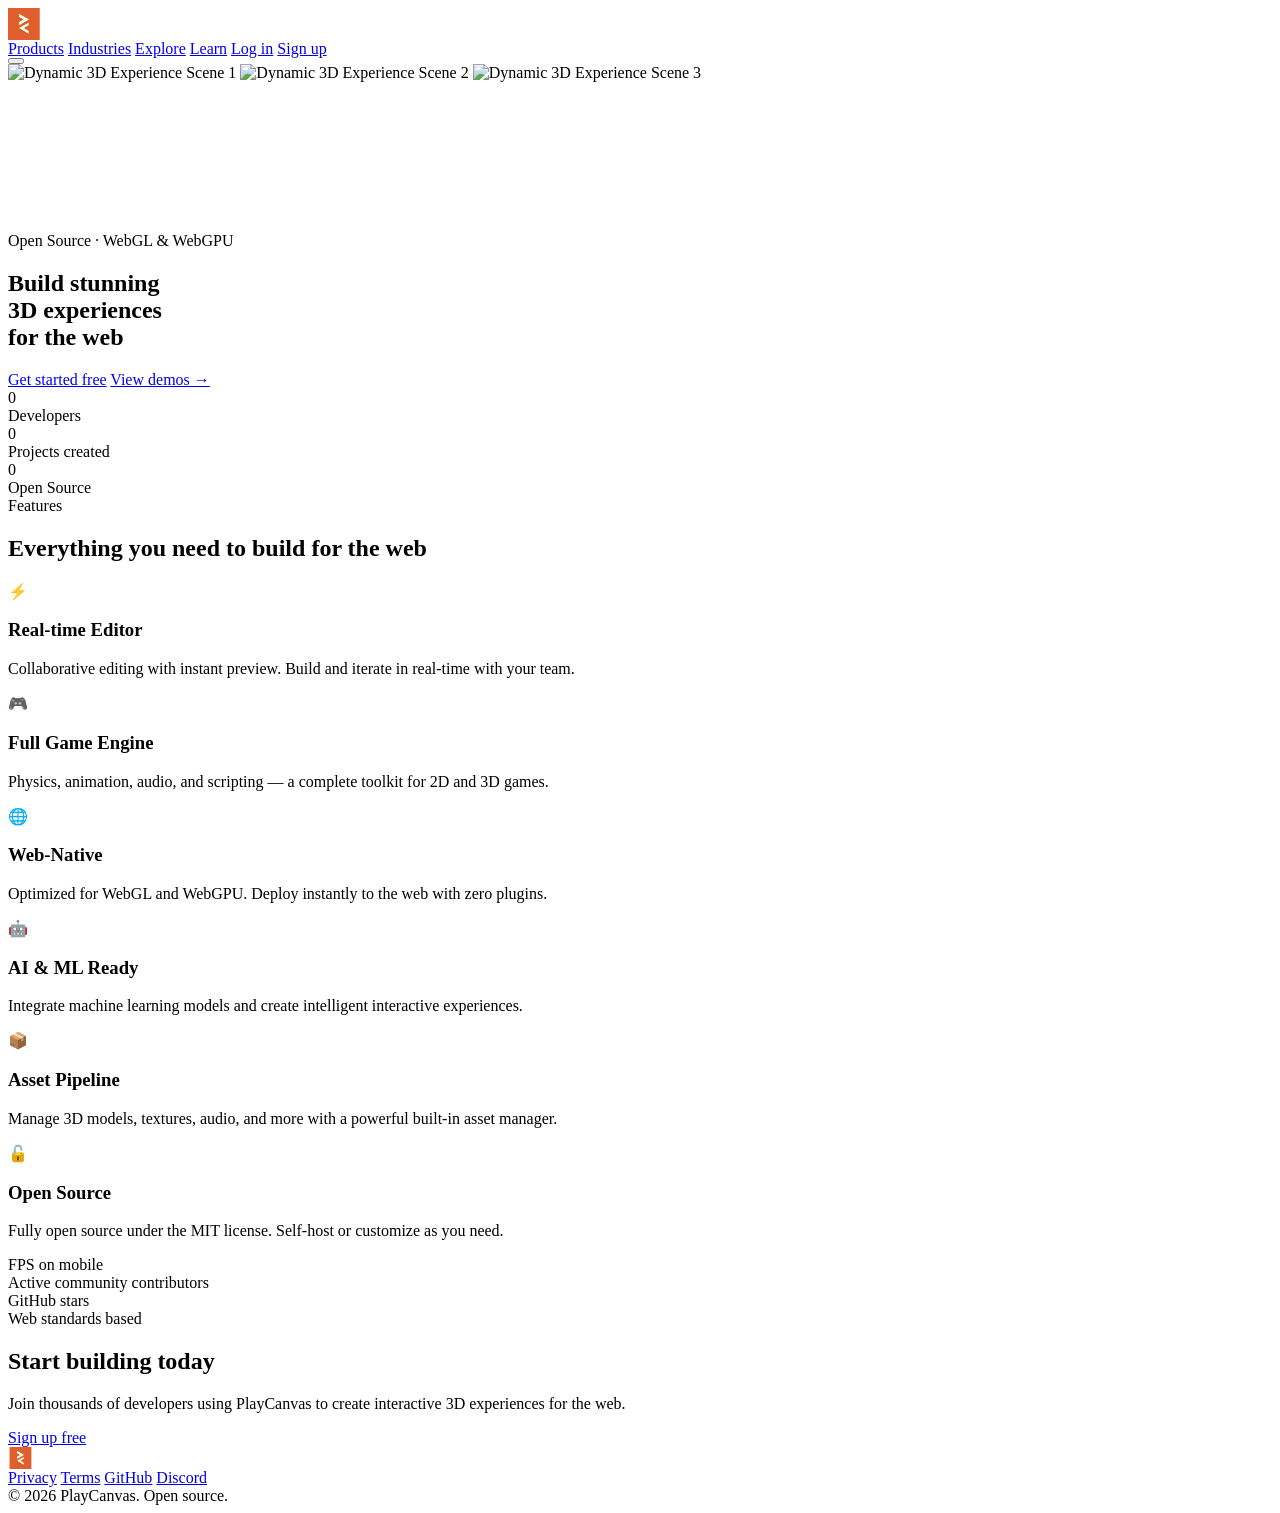
==== index.html @ 8b960efe "Add files via upload" ====
<html lang="ko">
<head>
    <meta charset="UTF-8" />
    <meta name="viewport" content="width=device-width, initial-scale=1.0" />
    <title>PlayCanvas | 오픈소스 WebGL & WebGPU 게임 엔진</title>
    <link rel="stylesheet" href="css/style.css">
</head>
<body>
    <!-- ===== Header ===== -->
    <header class="header">
        <div class="logo">
            <svg width="170" height="32" viewBox="0 0 170 32" fill="none" xmlns="http://www.w3.org/2000/svg">
                <polygon fill="#E05F2C" points="0 32 31.746988 32 31.746988 0 0 0" />
                <polyline fill="#FFFFEE" points="20.701377 11.501109 18.287436 12.903226 18.287436 10.101383 20.701377 11.501109" />
                <polyline fill="#FFFFEE" points="15.873494 8.700461 15.873494 11.502304 13.459553 10.102014 15.873494 8.700461" />
                <polyline fill="#FFFFEE" points="15.873494 11.502304 15.873494 14.304148 13.459553 12.904521 15.873494 11.502304" />
                <polyline fill="#FFFFEE" points="13.386403 15.778337 10.97332 17.179724 10.972461 17.179724 10.972461 14.37788 10.97332 14.37788 13.386403 15.778337" />
                <polyline fill="#FFFFEE" points="18.287436 10.101383 18.287436 12.903226 15.873494 11.501109 18.287436 10.101383" />
                <polyline fill="#FFFFEE" points="15.873494 8.701025 13.459553 10.101383 13.459553 7.299539 15.873494 8.701025" />
                <polyline fill="#FFFFEE" points="18.287436 12.904521 15.873494 14.304148 15.873494 11.502304 18.287436 12.904521" />
                <polyline fill="#FFFFEE" points="18.287436 10.102014 15.873494 11.502304 15.873494 8.700461 18.287436 10.102014" />
                <polyline fill="#FFFFEE" points="13.386403 12.903226 13.386403 15.705069 10.972461 14.303616 13.386403 12.903226" />
                <polyline fill="#FFFFEE" points="13.386403 7.299539 13.386403 10.101383 10.972461 8.701025 13.386403 7.299539" />
                <polyline fill="#FFFFEE" points="13.386403 7.298643 10.97332 8.700461 10.972461 8.700461 10.972461 5.898618 10.97332 5.898618 13.386403 7.298643" />
                <polyline fill="#FFFFEE" points="15.873494 14.303616 13.459553 15.705069 13.459553 12.903226 15.873494 14.303616" />
                <polyline fill="#CE5B2F" points="13.386403 22.78341 10.972461 21.381459 13.386403 19.981567 13.386403 22.78341" />
                <polyline fill="#CE5B2F" points="15.873494 21.382489 15.873494 18.580645 18.287436 19.982497 15.873494 21.382489" />
                <polyline fill="#CE5B2F" points="15.873494 24.184332 15.873494 21.382489 18.287436 22.784672 15.873494 24.184332" />
                <polyline fill="#CE5B2F" points="20.701377 26.986175 20.699924 26.986175 18.287436 25.585088 20.699924 24.184332 20.701377 24.184332 20.701377 26.986175" />
                <polyline fill="#CE5B2F" points="13.459553 22.78341 13.459553 19.981567 15.873494 21.381459 13.459553 22.78341" />
                <polyline fill="#CE5B2F" points="18.287436 19.981567 18.287436 19.981567 15.873494 18.580612 18.287436 17.179724 18.287436 19.981567" />
                <polyline fill="#CE5B2F" points="15.873494 24.184332 13.459553 22.784672 15.873494 21.382489 15.873494 24.184332" />
                <polyline fill="#CE5B2F" points="15.873494 21.382489 13.459553 19.982497 15.873494 18.580645 15.873494 21.382489" />
                <polyline fill="#CE5B2F" points="18.287436 25.585254 18.287436 22.78341 20.701377 24.183236 18.287436 25.585254" />
                <polyline fill="#CE5B2F" points="18.287436 19.981567 18.287436 17.179724 20.701377 18.580612 18.287436 19.981567" />
                <polyline fill="#CE5B2F" points="20.701377 18.580645 20.699924 18.580645 18.287436 17.179226 20.699924 15.778802 20.701377 15.778802 20.701377 18.580645" />
                <polyline fill="#CE5B2F" points="18.287436 25.585254 15.873494 24.183236 18.287436 22.78341 18.287436 25.585254" />
                <polyline fill="#FFFFEE" points="20.699913 14.451613 10.972461 20.091932 20.701377 25.732719 20.699913 22.91139 15.89003 20.091932 20.701377 17.272207 20.699913 14.451613" />
                <polyline fill="#CE5B2F" points="18.287436 14.230415 18.287436 12.91807 19.576024 12.165899 20.701377 12.821971 18.287436 14.230415" />
                <polyline fill="#E5E5E0" points="18.287436 12.903226 18.287436 11.428571 19.604131 12.165473 18.287436 12.903226" />
                <polyline fill="#CE5B2F" points="15.873494 12.829493 15.873494 11.52275 14.748146 12.176553 13.459553 11.428837 14.585099 10.775499 15.873494 11.52275 15.873494 10.02765 15.873494 12.829493" />
                <polyline fill="#E5E5E0" points="15.873494 11.502304 14.556799 10.765272 15.873494 10.02765 15.873494 11.502304" />
                <polyline fill="#E5E5E0" points="15.800344 12.829493 14.703098 12.166337 15.800344 11.502304 15.800344 12.829493" />
                <polyline fill="#CE5B2F" points="15.873494 15.631336 14.723275 14.978589 15.873494 14.325244 14.556799 13.5779 15.873494 14.325244 15.873494 12.829493 15.873494 15.631336" />
                <polyline fill="#E5E5E0" points="15.873494 14.304148 14.556799 13.567344 15.873494 12.829493 15.873494 14.304148" />
                <polyline fill="#E5E5E0" points="14.747882 14.967742 13.459553 14.220539 14.584967 13.56682 15.873494 14.314289 14.747882 14.967742" />
                <polyline fill="#CE5B2F" points="10.97332 18.506912 10.972461 18.506912 10.972461 17.194239 10.97332 17.194239 12.261764 16.442396 13.386403 17.098499 10.97332 18.506912" />
                <polyline fill="#E5E5E0" points="10.973338 17.105991 10.972461 17.105991 10.972461 15.631336 10.973338 15.631336 12.289157 16.368631 10.973338 17.105991" />
                <polyline fill="#CE5B2F" points="18.287436 14.230415 17.137497 13.573808 18.287436 12.91807 16.97074 12.165899 18.287436 12.91807 18.287436 14.230415" />
                <polyline fill="#E5E5E0" points="18.287436 12.903226 16.97074 12.165473 18.287436 11.428571 18.287436 12.903226" />
                <polyline fill="#E5E5E0" points="17.162062 13.56682 15.873494 12.818715 16.998868 12.165899 18.287436 12.914336 17.162062 13.56682" />
                <polyline fill="#CE5B2F" points="13.459553 11.428571 13.459553 10.101383 14.556799 10.764673 13.459553 11.428571" />
                <polyline fill="#E5E5E0" points="14.585099 10.764977 13.459553 10.112329 14.74874 9.364055 15.873494 10.017234 14.585099 10.764977" />
                <polyline fill="#E5E5E0" points="13.459553 10.101383 13.459553 8.626728 14.776248 9.364252 13.459553 10.101383" />
                <polyline fill="#CE5B2F" points="15.873494 15.631336 15.873494 14.318197 17.162062 13.56682 18.287436 14.223958 15.873494 15.631336" />
                <polyline fill="#E5E5E0" points="15.873494 14.304148 15.873494 12.829493 17.190189 13.567344 15.873494 14.304148" />
                <polyline fill="#E5E5E0" points="16.998868 12.165899 15.873494 11.512157 17.16193 10.764977 18.287436 11.418253 16.998868 12.165899" />
                <polyline fill="#E5E5E0" points="15.873494 12.829493 15.873494 11.502304 16.97074 12.166337 15.873494 12.829493" />
                <polyline fill="#E5E5E0" points="15.873494 11.502304 15.873494 10.02765 17.190189 10.765272 15.873494 11.502304" />
                <polyline fill="#CE5B2F" points="13.386403 17.032258 13.386403 17.032258 12.289157 16.378933 13.386403 15.725409 13.386403 14.230415 13.386403 17.032258" />
                <polyline fill="#E5E5E0" points="12.261364 16.368664 10.972461 15.620319 12.098095 14.967742 13.386403 15.715356 12.261364 16.368664" />
                <polyline fill="#E5E5E0" points="13.459553 15.705069 13.459553 15.705069 12.142857 14.967382 13.459553 14.230415 13.459553 15.705069" />
                <polyline fill="#CE5B2F" points="13.386403 11.428571 10.972461 10.020525 12.097236 9.364055 13.386403 10.116099 13.386403 11.428571" />
                <polyline fill="#E5E5E0" points="13.459553 10.101383 12.142857 9.364252 13.459553 8.626728 13.459553 10.101383" />
                <polyline fill="#CE5B2F" points="10.973299 10.02765 10.972461 10.02765 10.972461 8.700461 10.973299 8.700461 12.069707 9.363853 10.973299 10.02765" />
                <polyline fill="#E5E5E0" points="12.097236 9.364055 10.972461 8.711553 12.261496 7.963134 13.386403 8.615702 12.097236 9.364055" />
                <polyline fill="#E5E5E0" points="10.973338 8.626728 10.972461 8.626728 10.972461 7.152074 10.973338 7.152074 12.289157 7.889107 10.973338 8.626728" />
                <polyline fill="#CE5B2F" points="13.459553 17.032258 13.459553 15.719173 14.747882 14.967742 15.873494 15.62365 13.459553 17.032258" />
                <polyline fill="#E5E5E0" points="13.459553 15.705069 13.459553 14.230415 14.776248 14.967382 13.459553 15.705069" />
                <polyline fill="#FFFFEE" points="10.973327 5.898618 20.701377 11.53887 10.972461 17.179724 10.973327 14.359063 15.783209 11.53887 10.972461 8.719613 10.973327 5.898618" />
                <path d="M53.761316 13.458824C53.761316 12.11458 52.765035 11.232445 51.395115 11.232445H48.073957V15.685202H51.395115C52.765035 15.685202 53.761316 14.803 53.761316 13.458824ZM45.645439 23.078341V9.069124H51.727165C54.633095 9.069124 56.252152 11.08549 56.252152 13.458824C56.252152 15.832225 54.612367 17.848523 51.727165 17.848523H48.073957V23.078341H45.645439Z" fill="white" />
                <polyline fill="white" points="58.080895 23.078341 58.080895 9.069124 60.517331 9.069124 60.517331 20.91502 66.639415 20.91502 66.639415 23.078341 58.080895 23.078341" />
                <path d="M74.137263 11.547532L71.634351 18.2266L76.639511 18.2266L74.137263 11.547532ZM78.349368 23.078341L77.327446 20.389921L70.946416 20.389921L69.924493 23.078341L67.151463 23.078341L72.615024 9.069124L75.659503 9.069124L81.123064 23.078341L78.349368 23.078341Z" fill="white" />
                <polyline fill="white" points="85.03896 23.078341 85.03896 17.260433 79.660069 9.069124 82.44294 9.069124 86.264086 15.076071 90.044152 9.069124 92.827022 9.069124 87.468671 17.260433 87.468671 23.078341 85.03896 23.078341" />
                <path d="M93.851119 16.073766C93.851119 11.78012 96.946255 8.847926 100.872506 8.847926C103.074228 8.847926 104.736456 9.832296 105.920826 11.319376L104.923357 11.968695C104.051152 10.753852 102.534733 9.937075 100.872506 9.937075C97.611014 9.937075 95.097789 12.429439 95.097789 16.073766C95.097789 19.676195 97.611014 22.210458 100.872506 22.210458C102.534733 22.210458 104.051152 21.39368 104.923357 20.178838L105.920826 20.807174C104.694701 22.336152 103.074228 23.299539 100.872506 23.299539C96.946255 23.299539 93.851119 20.367345 93.851119 16.073766Z" fill="white" />
                <path d="M113.152332 10.350311L109.876325 18.541619L116.448976 18.541619L113.152332 10.350311ZM118.222454 23.078341L116.845745 19.633834L109.480222 19.633834L108.102848 23.078341L106.725473 23.078341L112.422037 9.069124L113.903264 9.069124L119.599828 23.078341L118.222454 23.078341Z" fill="white" />
                <polyline fill="white" points="131.379283 23.078341 122.617918 11.043474 122.617918 23.078341 121.428571 23.078341 121.428571 9.069124 122.63855 9.069124 131.358651 20.936062 131.358651 9.069124 132.547332 9.069124 132.547332 23.078341 131.379283 23.078341" />
                <polyline fill="white" points="139.99949 23.078341 134.302926 9.069124 135.6803 9.069124 140.729785 21.734164 145.800572 9.069124 147.177281 9.069124 141.481382 23.078341 139.99949 23.078341" />
                <path d="M152.872308 10.350311L149.596798 18.541619L156.169789 18.541619L152.872308 10.350311ZM157.943358 23.078341L156.565913 19.633834L149.200008 19.633834L147.822563 23.078341L146.445783 23.078341L152.142642 9.069124L153.623945 9.069124L159.320138 23.078341L157.943358 23.078341Z" fill="white" />
                <path d="M159.978485 21.079411L160.749576 20.178838C161.645636 21.226088 163.10406 22.210458 165.08297 22.210458C167.937334 22.210458 168.750302 20.618667 168.750302 19.424874C168.750302 15.319735 160.41588 17.456134 160.41588 12.576049C160.41588 10.293108 162.457939 8.847926 164.979272 8.847926C167.062545 8.847926 168.604061 9.580975 169.687575 10.816733L168.895878 11.696391C167.89612 10.481615 166.478909 9.937075 164.916787 9.937075C163.062182 9.937075 161.666242 11.005241 161.666242 12.513235C161.666242 16.094749 170 14.125942 170 19.341077C170 21.142292 168.812787 23.299539 165.062363 23.299539C162.770364 23.299539 161.041393 22.377983 159.978485 21.079411Z" fill="white" />
            </svg>
        </div>

        <nav class="nav">
            <a href="#products">Products</a>
            <a href="#industries">Industries</a>
            <a href="#explore">Explore</a>
            <a href="#learn">Learn</a>
            <a href="#" class="btn btn-outline">Log in</a>
            <a href="#" class="btn btn-primary">Sign up</a>
        </nav>

        <button class="hamburger" aria-label="메뉴 열기">
            <span></span>
            <span></span>
            <span></span>
        </button>
    </header>

    <main>
        <!-- ===== Hero ===== -->
        <section class="hero">
            <!-- Carousel Background -->
            <div class="hero-carousel" aria-live="polite">
                <img src="https://picsum.photos/1920/1080?random=1" alt="Dynamic 3D Experience Scene 1" class="carousel-image active">
                <img src="https://picsum.photos/1920/1080?random=2" alt="Dynamic 3D Experience Scene 2" class="carousel-image">
                <img src="https://picsum.photos/1920/1080?random=3" alt="Dynamic 3D Experience Scene 3" class="carousel-image">
                <div class="carousel-indicators">
                    <span class="indicator active"></span>
                    <span class="indicator"></span>
                    <span class="indicator"></span>
                </div>
            </div>

            <!-- Canvas 3D 배경 (hero-splat.js 스타일) -->
            <div class="hero-canvas-wrapper">
                <canvas id="hero-canvas" data-mouse-influence="0.0015"></canvas> <!-- 마우스 패럴랙스 강도 설정 -->
                <div class="grad-overlay"></div>
            </div>

            <!-- 콘텐츠 -->
            <div class="container hero-content-wrapper">
                <div class="hero-content">
                    <div class="hero-badge">
                        <span class="dot"></span>
                        Open Source · WebGL &amp; WebGPU
                    </div>
                    <h1>
                        Build stunning<br />
                        <span class="highlight">3D experiences</span><br />
                        for the web
                    </h1>
                    <p id="typing-effect" 
                       data-text="PlayCanvas is the leading open-source WebGL & WebGPU game engine. Create games, visualizations, AR/VR, and interactive ads — all in your browser.">
                    </p>
                    <div class="hero-actions">
                        <a href="#" class="btn btn-primary">Get started free</a>
                        <a href="#" class="btn btn-outline">View demos →</a>
                    </div>
                    <div class="hero-stats">
                        <div>
                            <div class="stat-number" data-target="2000000" data-suffix="M+" data-duration="3000">0</div>
                            <div class="stat-label">Developers</div>
                        </div>
                        <div>
                            <div class="stat-number" data-target="15000" data-suffix="k+" data-duration="2500">0</div>
                            <div class="stat-label">Projects created</div>
                        </div>
                        <div>
                            <div class="stat-number" data-target="100" data-suffix="%" data-duration="4000">0</div>
                            <div class="stat-label">Open Source</div>
                        </div>
                    </div>
                </div>
            </div>
        </section>

        <!-- ===== Features ===== -->
        <section id="products" class="section section-dark">
            <div class="container">
                <div class="section-title fade-in-up">
                    <span class="text-accent text-accent-style">Features</span>
                    <h2 class="title-lg title-lg-style">Everything you need to build for the web</h2>
                </div>

                <div class="features-grid">
                    <div class="feature-card">
                        <span class="icon">⚡</span>
                        <h3>Real-time Editor</h3>
                        <p>Collaborative editing with instant preview. Build and iterate in real-time with your team.</p>
                    </div>
                    <div class="feature-card">
                        <span class="icon">🎮</span>
                        <h3>Full Game Engine</h3>
                        <p>Physics, animation, audio, and scripting — a complete toolkit for 2D and 3D games.</p>
                    </div>
                    <div class="feature-card">
                        <span class="icon">🌐</span>
                        <h3>Web-Native</h3>
                        <p>Optimized for WebGL and WebGPU. Deploy instantly to the web with zero plugins.</p>
                    </div>
                    <div class="feature-card">
                        <span class="icon">🤖</span>
                        <h3>AI &amp; ML Ready</h3>
                        <p>Integrate machine learning models and create intelligent interactive experiences.</p>
                    </div>
                    <div class="feature-card">
                        <span class="icon">📦</span>
                        <h3>Asset Pipeline</h3>
                        <p>Manage 3D models, textures, audio, and more with a powerful built-in asset manager.</p>
                    </div>
                    <div class="feature-card">
                        <span class="icon">🔓</span>
                        <h3>Open Source</h3>
                        <p>Fully open source under the MIT license. Self-host or customize as you need.</p>
                    </div>
                </div>
            </div>
        </section>

        <!-- ===== Stats Banner ===== -->
        <section id="industries" class="section section-alt">
            <div class="container">
                <div class="stats-banner">
                    <div class="stat-item">
                        <div class="stat-number" data-target="60" data-suffix="+" data-duration="2000"></div>
                        <div class="label">FPS on mobile</div>
                    </div>
                    <div class="stat-item">
                        <div class="stat-number" data-target="500" data-suffix="+" data-duration="3500"></div>
                        <div class="label">Active community contributors</div>
                    </div>
                    <div class="stat-item">
                        <div class="stat-number" data-target="4800" data-suffix="k" data-duration="4000"></div>
                        <div class="label">GitHub stars</div>
                    </div>
                    <div class="stat-item">
                        <div class="stat-number" data-target="100" data-suffix="%" data-duration="2500"></div>
                        <div class="label">Web standards based</div>
                    </div>
                </div>
            </div>
        </section>

        <!-- ===== CTA ===== -->
        <section id="explore" class="section section-dark">
            <div class="container">
                <div class="cta-section"> <!-- 애니메이션 적용 -->
                    <h2>Start building today</h2>
                    <p>Join thousands of developers using PlayCanvas to create interactive 3D experiences for the web.</p>
                    <a href="#" class="btn">Sign up free</a>
                </div>
            </div>
        </section>
    </main>

    <!-- ===== Footer ===== -->
    <footer id="learn" class="container footer">
        <div class="logo footer-logo">
            <svg width="120" height="22" viewBox="0 0 170 32" fill="none" xmlns="http://www.w3.org/2000/svg" aria-label="PlayCanvas Logo">
                <polygon fill="#E05F2C" points="0 32 31.746988 32 31.746988 0 0 0" />
                <polyline fill="#FFFFEE" points="20.701377 11.501109 18.287436 12.903226 18.287436 10.101383 20.701377 11.501109" />
                <polyline fill="#FFFFEE" points="15.873494 8.700461 15.873494 11.502304 13.459553 10.102014 15.873494 8.700461" />
                <polyline fill="#FFFFEE" points="15.873494 11.502304 15.873494 14.304148 13.459553 12.904521 15.873494 11.502304" />
                <polyline fill="#FFFFEE" points="13.386403 15.778337 10.97332 17.179724 10.972461 17.179724 10.972461 14.37788 10.97332 14.37788 13.386403 15.778337" />
                <polyline fill="#FFFFEE" points="18.287436 10.101383 18.287436 12.903226 15.873494 11.501109 18.287436 10.101383" />
                <polyline fill="#FFFFEE" points="15.873494 8.701025 13.459553 10.101383 13.459553 7.299539 15.873494 8.701025" />
                <polyline fill="#FFFFEE" points="18.287436 12.904521 15.873494 14.304148 15.873494 11.502304 18.287436 12.904521" />
                <polyline fill="#FFFFEE" points="18.287436 10.102014 15.873494 11.502304 15.873494 8.700461 18.287436 10.102014" />
                <polyline fill="#FFFFEE" points="13.386403 12.903226 13.386403 15.705069 10.972461 14.303616 13.386403 12.903226" />
                <polyline fill="#FFFFEE" points="13.386403 7.299539 13.386403 10.101383 10.972461 8.701025 13.386403 7.299539" />
                <polyline fill="#FFFFEE" points="13.386403 7.298643 10.97332 8.700461 10.972461 8.700461 10.972461 5.898618 10.97332 5.898618 13.386403 7.298643" />
                <polyline fill="#FFFFEE" points="15.873494 14.303616 13.459553 15.705069 13.459553 12.903226 15.873494 14.303616" />
                <polyline fill="#CE5B2F" points="13.386403 22.78341 10.972461 21.381459 13.386403 19.981567 13.386403 22.78341" />
                <polyline fill="#CE5B2F" points="15.873494 21.382489 15.873494 18.580645 18.287436 19.982497 15.873494 21.382489" />
                <polyline fill="#CE5B2F" points="15.873494 24.184332 15.873494 21.382489 18.287436 22.784672 15.873494 24.184332" />
                <polyline fill="#CE5B2F" points="20.701377 26.986175 20.699924 26.986175 18.287436 25.585088 20.699924 24.184332 20.701377 24.184332 20.701377 26.986175" />
                <polyline fill="#CE5B2F" points="13.459553 22.78341 13.459553 19.981567 15.873494 21.381459 13.459553 22.78341" />
                <polyline fill="#CE5B2F" points="18.287436 19.981567 18.287436 19.981567 15.873494 18.580612 18.287436 17.179724 18.287436 19.981567" />
                <polyline fill="#CE5B2F" points="15.873494 24.184332 13.459553 22.784672 15.873494 21.382489 15.873494 24.184332" />
                <polyline fill="#CE5B2F" points="15.873494 21.382489 13.459553 19.982497 15.873494 18.580645 15.873494 21.382489" />
                <polyline fill="#CE5B2F" points="18.287436 25.585254 18.287436 22.78341 20.701377 24.183236 18.287436 25.585254" />
                <polyline fill="#CE5B2F" points="18.287436 19.981567 18.287436 17.179724 20.701377 18.580612 18.287436 19.981567" />
                <polyline fill="#CE5B2F" points="20.701377 18.580645 20.699924 18.580645 18.287436 17.179226 20.699924 15.778802 20.701377 15.778802 20.701377 18.580645" />
                <polyline fill="#CE5B2F" points="18.287436 25.585254 15.873494 24.183236 18.287436 22.78341 18.287436 25.585254" />
                <polyline fill="#FFFFEE" points="20.699913 14.451613 10.972461 20.091932 20.701377 25.732719 20.699913 22.91139 15.89003 20.091932 20.701377 17.272207 20.699913 14.451613" />
                <polyline fill="#CE5B2F" points="18.287436 14.230415 18.287436 12.91807 19.576024 12.165899 20.701377 12.821971 18.287436 14.230415" />
                <polyline fill="#E5E5E0" points="18.287436 12.903226 18.287436 11.428571 19.604131 12.165473 18.287436 12.903226" />
                <polyline fill="#CE5B2F" points="15.873494 12.829493 15.873494 11.52275 14.748146 12.176553 13.459553 11.428837 14.585099 10.775499 15.873494 11.52275 15.873494 10.02765 15.873494 12.829493" />
                <polyline fill="#E5E5E0" points="15.873494 11.502304 14.556799 10.765272 15.873494 10.02765 15.873494 11.502304" />
                <polyline fill="#E5E5E0" points="15.800344 12.829493 14.703098 12.166337 15.800344 11.502304 15.800344 12.829493" />
                <polyline fill="#CE5B2F" points="15.873494 15.631336 14.723275 14.978589 15.873494 14.325244 14.556799 13.5779 15.873494 14.325244 15.873494 12.829493 15.873494 15.631336" />
                <polyline fill="#E5E5E0" points="15.873494 14.304148 14.556799 13.567344 15.873494 12.829493 15.873494 14.304148" />
                <polyline fill="#E5E5E0" points="14.747882 14.967742 13.459553 14.220539 14.584967 13.56682 15.873494 14.314289 14.747882 14.967742" />
                <polyline fill="#CE5B2F" points="10.97332 18.506912 10.972461 18.506912 10.972461 17.194239 10.97332 17.194239 12.261764 16.442396 13.386403 17.098499 10.97332 18.506912" />
                <polyline fill="#E5E5E0" points="10.973338 17.105991 10.972461 17.105991 10.972461 15.631336 10.973338 15.631336 12.289157 16.368631 10.973338 17.105991" />
                <polyline fill="#CE5B2F" points="18.287436 14.230415 17.137497 13.573808 18.287436 12.91807 16.97074 12.165899 18.287436 12.91807 18.287436 14.230415" />
                <polyline fill="#E5E5E0" points="18.287436 12.903226 16.97074 12.165473 18.287436 11.428571 18.287436 12.903226" />
                <polyline fill="#E5E5E0" points="17.162062 13.56682 15.873494 12.818715 16.998868 12.165899 18.287436 12.914336 17.162062 13.56682" />
                <polyline fill="#CE5B2F" points="13.459553 11.428571 13.459553 10.101383 14.556799 10.764673 13.459553 11.428571" />
                <polyline fill="#E5E5E0" points="14.585099 10.764977 13.459553 10.112329 14.74874 9.364055 15.873494 10.017234 14.585099 10.764977" />
                <polyline fill="#E5E5E0" points="13.459553 10.101383 13.459553 8.626728 14.776248 9.364252 13.459553 10.101383" />
                <polyline fill="#CE5B2F" points="15.873494 15.631336 15.873494 14.318197 17.162062 13.56682 18.287436 14.223958 15.873494 15.631336" />
                <polyline fill="#E5E5E0" points="15.873494 14.304148 15.873494 12.829493 17.190189 13.567344 15.873494 14.304148" />
                <polyline fill="#E5E5E0" points="16.998868 12.165899 15.873494 11.512157 17.16193 10.764977 18.287436 11.418253 16.998868 12.165899" />
                <polyline fill="#E5E5E0" points="15.873494 12.829493 15.873494 11.502304 16.97074 12.166337 15.873494 12.829493" />
                <polyline fill="#E5E5E0" points="15.873494 11.502304 15.873494 10.02765 17.190189 10.765272 15.873494 11.502304" />
                <polyline fill="#CE5B2F" points="13.386403 17.032258 13.386403 17.032258 12.289157 16.378933 13.386403 15.725409 13.386403 14.230415 13.386403 17.032258" />
                <polyline fill="#E5E5E0" points="12.261364 16.368664 10.972461 15.620319 12.098095 14.967742 13.386403 15.715356 12.261364 16.368664" />
                <polyline fill="#E5E5E0" points="13.459553 15.705069 13.459553 15.705069 12.142857 14.967382 13.459553 14.230415 13.459553 15.705069" />
                <polyline fill="#CE5B2F" points="13.386403 11.428571 10.972461 10.020525 12.097236 9.364055 13.386403 10.116099 13.386403 11.428571" />
                <polyline fill="#E5E5E0" points="13.459553 10.101383 12.142857 9.364252 13.459553 8.626728 13.459553 10.101383" />
                <polyline fill="#CE5B2F" points="10.973299 10.02765 10.972461 10.02765 10.972461 8.700461 10.973299 8.700461 12.069707 9.363853 10.973299 10.02765" />
                <polyline fill="#E5E5E0" points="12.097236 9.364055 10.972461 8.711553 12.261496 7.963134 13.386403 8.615702 12.097236 9.364055" />
                <polyline fill="#E5E5E0" points="10.973338 8.626728 10.972461 8.626728 10.972461 7.152074 10.973338 7.152074 12.289157 7.889107 10.973338 8.626728" />
                <polyline fill="#CE5B2F" points="13.459553 17.032258 13.459553 15.719173 14.747882 14.967742 15.873494 15.62365 13.459553 17.032258" />
                <polyline fill="#E5E5E0" points="13.459553 15.705069 13.459553 14.230415 14.776248 14.967382 13.459553 15.705069" />
                <polyline fill="#FFFFEE" points="10.973327 5.898618 20.701377 11.53887 10.972461 17.179724 10.973327 14.359063 15.783209 11.53887 10.972461 8.719613 10.973327 5.898618" />
                <path d="M53.761316 13.458824C53.761316 12.11458 52.765035 11.232445 51.395115 11.232445H48.073957V15.685202H51.395115C52.765035 15.685202 53.761316 14.803 53.761316 13.458824ZM45.645439 23.078341V9.069124H51.727165C54.633095 9.069124 56.252152 11.08549 56.252152 13.458824C56.252152 15.832225 54.612367 17.848523 51.727165 17.848523H48.073957V23.078341H45.645439Z" fill="white" />
                <polyline fill="white" points="58.080895 23.078341 58.080895 9.069124 60.517331 9.069124 60.517331 20.91502 66.639415 20.91502 66.639415 23.078341 58.080895 23.078341" />
                <path d="M74.137263 11.547532L71.634351 18.2266L76.639511 18.2266L74.137263 11.547532ZM78.349368 23.078341L77.327446 20.389921L70.946416 20.389921L69.924493 23.078341L67.151463 23.078341L72.615024 9.069124L75.659503 9.069124L81.123064 23.078341L78.349368 23.078341Z" fill="white" />
                <polyline fill="white" points="85.03896 23.078341 85.03896 17.260433 79.660069 9.069124 82.44294 9.069124 86.264086 15.076071 90.044152 9.069124 92.827022 9.069124 87.468671 17.260433 87.468671 23.078341 85.03896 23.078341" />
                <path d="M93.851119 16.073766C93.851119 11.78012 96.946255 8.847926 100.872506 8.847926C103.074228 8.847926 104.736456 9.832296 105.920826 11.319376L104.923357 11.968695C104.051152 10.753852 102.534733 9.937075 100.872506 9.937075C97.611014 9.937075 95.097789 12.429439 95.097789 16.073766C95.097789 19.676195 97.611014 22.210458 100.872506 22.210458C102.534733 22.210458 104.051152 21.39368 104.923357 20.178838L105.920826 20.807174C104.694701 22.336152 103.074228 23.299539 100.872506 23.299539C96.946255 23.299539 93.851119 20.367345 93.851119 16.073766Z" fill="white" />
                <path d="M113.152332 10.350311L109.876325 18.541619L116.448976 18.541619L113.152332 10.350311ZM118.222454 23.078341L116.845745 19.633834L109.480222 19.633834L108.102848 23.078341L106.725473 23.078341L112.422037 9.069124L113.903264 9.069124L119.599828 23.078341L118.222454 23.078341Z" fill="white" />
                <polyline fill="white" points="131.379283 23.078341 122.617918 11.043474 122.617918 23.078341 121.428571 23.078341 121.428571 9.069124 122.63855 9.069124 131.358651 20.936062 131.358651 9.069124 132.547332 9.069124 132.547332 23.078341 131.379283 23.078341" />
                <polyline fill="white" points="139.99949 23.078341 134.302926 9.069124 135.6803 9.069124 140.729785 21.734164 145.800572 9.069124 147.177281 9.069124 141.481382 23.078341 139.99949 23.078341" />
                <path d="M152.872308 10.350311L149.596798 18.541619L156.169789 18.541619L152.872308 10.350311ZM157.943358 23.078341L156.565913 19.633834L149.200008 19.633834L147.822563 23.078341L146.445783 23.078341L152.142642 9.069124L153.623945 9.069124L159.320138 23.078341L157.943358 23.078341Z" fill="white" />
                <path d="M159.978485 21.079411L160.749576 20.178838C161.645636 21.226088 163.10406 22.210458 165.08297 22.210458C167.937334 22.210458 168.750302 20.618667 168.750302 19.424874C168.750302 15.319735 160.41588 17.456134 160.41588 12.576049C160.41588 10.293108 162.457939 8.847926 164.979272 8.847926C167.062545 8.847926 168.604061 9.580975 169.687575 10.816733L168.895878 11.696391C167.89612 10.481615 166.478909 9.937075 164.916787 9.937075C163.062182 9.937075 161.666242 11.005241 161.666242 12.513235C161.666242 16.094749 170 14.125942 170 19.341077C170 21.142292 168.812787 23.299539 165.062363 23.299539C162.770364 23.299539 161.041393 22.377983 159.978485 21.079411Z" fill="white" />
            </svg>
        </div>
        <nav class="links">
            <a href="#">Privacy</a>
            <a href="#">Terms</a>
            <a href="#">GitHub</a>
            <a href="#">Discord</a>
        </nav>
        <div class="copyright">© 2026 PlayCanvas. Open source.</div>
    </footer>
    
    <!-- JavaScript Files -->
    <script src="js/hero-splat.js"></script>
    <script src="js/hero-carousel.js"></script>
    <script src="js/number-counter.js"></script>
    <script src="js/typing-effect.js"></script>
    <script src="js/feature-card-animation.js"></script>
    <script src="js/cta-section-animation.js"></script>
    <script src="js/mobile-menu.js"></script>
    <script src="js/main.js"></script>
</body>
</html>
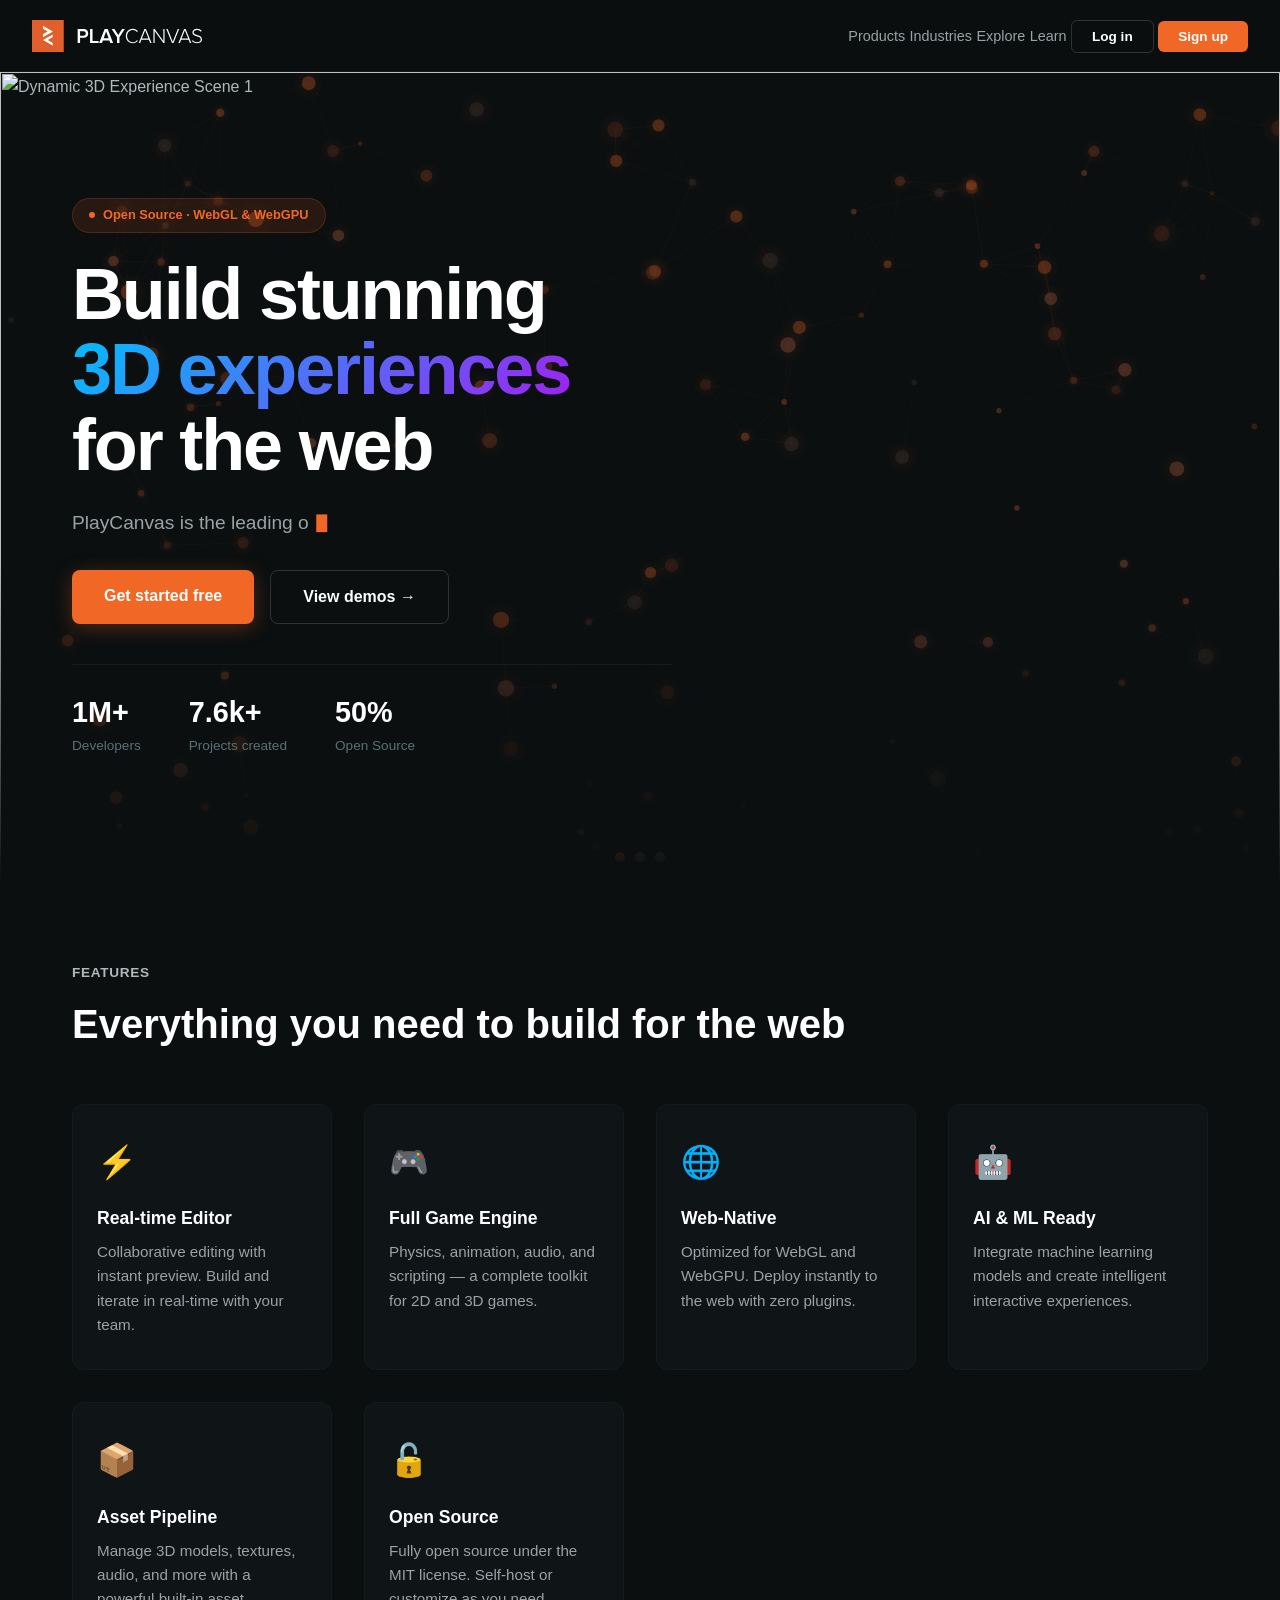
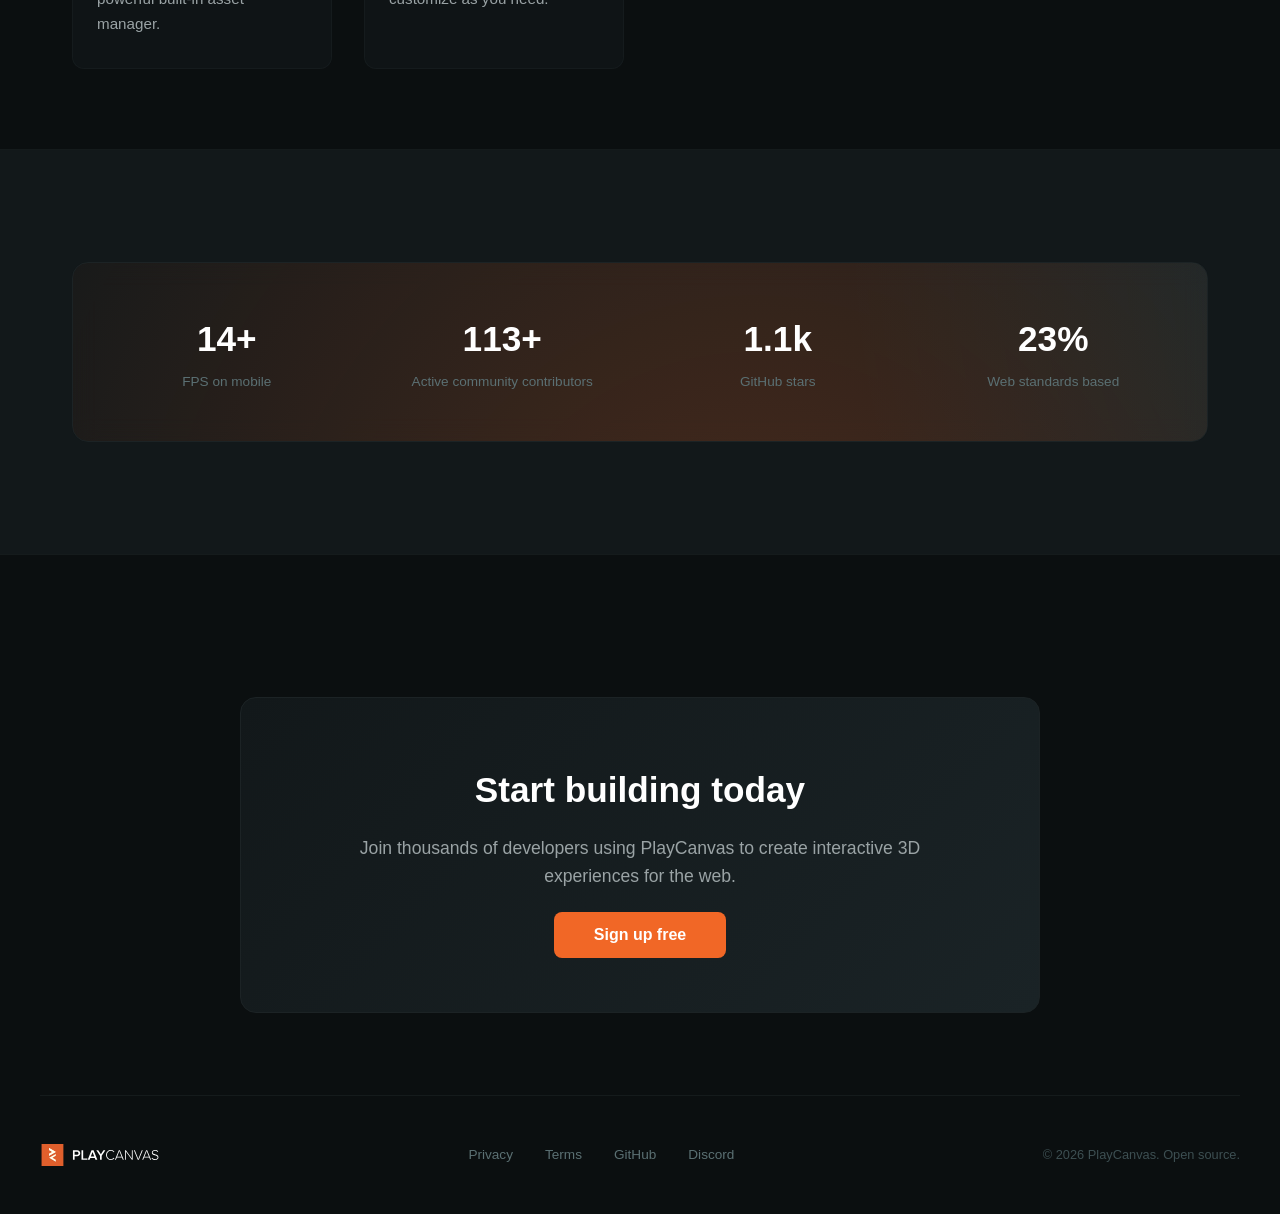
==== commit 73bd6cc9: "Update main landing page visibility Key features implemented: - Updated index.html to modify link pa" ====
--- a/index.html
+++ b/index.html
@@ -1,333 +1,333 @@
-
-
-
-<html lang="ko">
-<head>
-    <meta charset="UTF-8" />
-    <meta name="viewport" content="width=device-width, initial-scale=1.0" />
-    <title>PlayCanvas | 오픈소스 WebGL & WebGPU 게임 엔진</title>
-    <link rel="stylesheet" href="css/style.css">
-</head>
-<body>
-    <!-- ===== Header ===== -->
-    <header class="header">
-        <div class="logo">
-            <svg width="170" height="32" viewBox="0 0 170 32" fill="none" xmlns="http://www.w3.org/2000/svg">
-                <polygon fill="#E05F2C" points="0 32 31.746988 32 31.746988 0 0 0" />
-                <polyline fill="#FFFFEE" points="20.701377 11.501109 18.287436 12.903226 18.287436 10.101383 20.701377 11.501109" />
-                <polyline fill="#FFFFEE" points="15.873494 8.700461 15.873494 11.502304 13.459553 10.102014 15.873494 8.700461" />
-                <polyline fill="#FFFFEE" points="15.873494 11.502304 15.873494 14.304148 13.459553 12.904521 15.873494 11.502304" />
-                <polyline fill="#FFFFEE" points="13.386403 15.778337 10.97332 17.179724 10.972461 17.179724 10.972461 14.37788 10.97332 14.37788 13.386403 15.778337" />
-                <polyline fill="#FFFFEE" points="18.287436 10.101383 18.287436 12.903226 15.873494 11.501109 18.287436 10.101383" />
-                <polyline fill="#FFFFEE" points="15.873494 8.701025 13.459553 10.101383 13.459553 7.299539 15.873494 8.701025" />
-                <polyline fill="#FFFFEE" points="18.287436 12.904521 15.873494 14.304148 15.873494 11.502304 18.287436 12.904521" />
-                <polyline fill="#FFFFEE" points="18.287436 10.102014 15.873494 11.502304 15.873494 8.700461 18.287436 10.102014" />
-                <polyline fill="#FFFFEE" points="13.386403 12.903226 13.386403 15.705069 10.972461 14.303616 13.386403 12.903226" />
-                <polyline fill="#FFFFEE" points="13.386403 7.299539 13.386403 10.101383 10.972461 8.701025 13.386403 7.299539" />
-                <polyline fill="#FFFFEE" points="13.386403 7.298643 10.97332 8.700461 10.972461 8.700461 10.972461 5.898618 10.97332 5.898618 13.386403 7.298643" />
-                <polyline fill="#FFFFEE" points="15.873494 14.303616 13.459553 15.705069 13.459553 12.903226 15.873494 14.303616" />
-                <polyline fill="#CE5B2F" points="13.386403 22.78341 10.972461 21.381459 13.386403 19.981567 13.386403 22.78341" />
-                <polyline fill="#CE5B2F" points="15.873494 21.382489 15.873494 18.580645 18.287436 19.982497 15.873494 21.382489" />
-                <polyline fill="#CE5B2F" points="15.873494 24.184332 15.873494 21.382489 18.287436 22.784672 15.873494 24.184332" />
-                <polyline fill="#CE5B2F" points="20.701377 26.986175 20.699924 26.986175 18.287436 25.585088 20.699924 24.184332 20.701377 24.184332 20.701377 26.986175" />
-                <polyline fill="#CE5B2F" points="13.459553 22.78341 13.459553 19.981567 15.873494 21.381459 13.459553 22.78341" />
-                <polyline fill="#CE5B2F" points="18.287436 19.981567 18.287436 19.981567 15.873494 18.580612 18.287436 17.179724 18.287436 19.981567" />
-                <polyline fill="#CE5B2F" points="15.873494 24.184332 13.459553 22.784672 15.873494 21.382489 15.873494 24.184332" />
-                <polyline fill="#CE5B2F" points="15.873494 21.382489 13.459553 19.982497 15.873494 18.580645 15.873494 21.382489" />
-                <polyline fill="#CE5B2F" points="18.287436 25.585254 18.287436 22.78341 20.701377 24.183236 18.287436 25.585254" />
-                <polyline fill="#CE5B2F" points="18.287436 19.981567 18.287436 17.179724 20.701377 18.580612 18.287436 19.981567" />
-                <polyline fill="#CE5B2F" points="20.701377 18.580645 20.699924 18.580645 18.287436 17.179226 20.699924 15.778802 20.701377 15.778802 20.701377 18.580645" />
-                <polyline fill="#CE5B2F" points="18.287436 25.585254 15.873494 24.183236 18.287436 22.78341 18.287436 25.585254" />
-                <polyline fill="#FFFFEE" points="20.699913 14.451613 10.972461 20.091932 20.701377 25.732719 20.699913 22.91139 15.89003 20.091932 20.701377 17.272207 20.699913 14.451613" />
-                <polyline fill="#CE5B2F" points="18.287436 14.230415 18.287436 12.91807 19.576024 12.165899 20.701377 12.821971 18.287436 14.230415" />
-                <polyline fill="#E5E5E0" points="18.287436 12.903226 18.287436 11.428571 19.604131 12.165473 18.287436 12.903226" />
-                <polyline fill="#CE5B2F" points="15.873494 12.829493 15.873494 11.52275 14.748146 12.176553 13.459553 11.428837 14.585099 10.775499 15.873494 11.52275 15.873494 10.02765 15.873494 12.829493" />
-                <polyline fill="#E5E5E0" points="15.873494 11.502304 14.556799 10.765272 15.873494 10.02765 15.873494 11.502304" />
-                <polyline fill="#E5E5E0" points="15.800344 12.829493 14.703098 12.166337 15.800344 11.502304 15.800344 12.829493" />
-                <polyline fill="#CE5B2F" points="15.873494 15.631336 14.723275 14.978589 15.873494 14.325244 14.556799 13.5779 15.873494 14.325244 15.873494 12.829493 15.873494 15.631336" />
-                <polyline fill="#E5E5E0" points="15.873494 14.304148 14.556799 13.567344 15.873494 12.829493 15.873494 14.304148" />
-                <polyline fill="#E5E5E0" points="14.747882 14.967742 13.459553 14.220539 14.584967 13.56682 15.873494 14.314289 14.747882 14.967742" />
-                <polyline fill="#CE5B2F" points="10.97332 18.506912 10.972461 18.506912 10.972461 17.194239 10.97332 17.194239 12.261764 16.442396 13.386403 17.098499 10.97332 18.506912" />
-                <polyline fill="#E5E5E0" points="10.973338 17.105991 10.972461 17.105991 10.972461 15.631336 10.973338 15.631336 12.289157 16.368631 10.973338 17.105991" />
-                <polyline fill="#CE5B2F" points="18.287436 14.230415 17.137497 13.573808 18.287436 12.91807 16.97074 12.165899 18.287436 12.91807 18.287436 14.230415" />
-                <polyline fill="#E5E5E0" points="18.287436 12.903226 16.97074 12.165473 18.287436 11.428571 18.287436 12.903226" />
-                <polyline fill="#E5E5E0" points="17.162062 13.56682 15.873494 12.818715 16.998868 12.165899 18.287436 12.914336 17.162062 13.56682" />
-                <polyline fill="#CE5B2F" points="13.459553 11.428571 13.459553 10.101383 14.556799 10.764673 13.459553 11.428571" />
-                <polyline fill="#E5E5E0" points="14.585099 10.764977 13.459553 10.112329 14.74874 9.364055 15.873494 10.017234 14.585099 10.764977" />
-                <polyline fill="#E5E5E0" points="13.459553 10.101383 13.459553 8.626728 14.776248 9.364252 13.459553 10.101383" />
-                <polyline fill="#CE5B2F" points="15.873494 15.631336 15.873494 14.318197 17.162062 13.56682 18.287436 14.223958 15.873494 15.631336" />
-                <polyline fill="#E5E5E0" points="15.873494 14.304148 15.873494 12.829493 17.190189 13.567344 15.873494 14.304148" />
-                <polyline fill="#E5E5E0" points="16.998868 12.165899 15.873494 11.512157 17.16193 10.764977 18.287436 11.418253 16.998868 12.165899" />
-                <polyline fill="#E5E5E0" points="15.873494 12.829493 15.873494 11.502304 16.97074 12.166337 15.873494 12.829493" />
-                <polyline fill="#E5E5E0" points="15.873494 11.502304 15.873494 10.02765 17.190189 10.765272 15.873494 11.502304" />
-                <polyline fill="#CE5B2F" points="13.386403 17.032258 13.386403 17.032258 12.289157 16.378933 13.386403 15.725409 13.386403 14.230415 13.386403 17.032258" />
-                <polyline fill="#E5E5E0" points="12.261364 16.368664 10.972461 15.620319 12.098095 14.967742 13.386403 15.715356 12.261364 16.368664" />
-                <polyline fill="#E5E5E0" points="13.459553 15.705069 13.459553 15.705069 12.142857 14.967382 13.459553 14.230415 13.459553 15.705069" />
-                <polyline fill="#CE5B2F" points="13.386403 11.428571 10.972461 10.020525 12.097236 9.364055 13.386403 10.116099 13.386403 11.428571" />
-                <polyline fill="#E5E5E0" points="13.459553 10.101383 12.142857 9.364252 13.459553 8.626728 13.459553 10.101383" />
-                <polyline fill="#CE5B2F" points="10.973299 10.02765 10.972461 10.02765 10.972461 8.700461 10.973299 8.700461 12.069707 9.363853 10.973299 10.02765" />
-                <polyline fill="#E5E5E0" points="12.097236 9.364055 10.972461 8.711553 12.261496 7.963134 13.386403 8.615702 12.097236 9.364055" />
-                <polyline fill="#E5E5E0" points="10.973338 8.626728 10.972461 8.626728 10.972461 7.152074 10.973338 7.152074 12.289157 7.889107 10.973338 8.626728" />
-                <polyline fill="#CE5B2F" points="13.459553 17.032258 13.459553 15.719173 14.747882 14.967742 15.873494 15.62365 13.459553 17.032258" />
-                <polyline fill="#E5E5E0" points="13.459553 15.705069 13.459553 14.230415 14.776248 14.967382 13.459553 15.705069" />
-                <polyline fill="#FFFFEE" points="10.973327 5.898618 20.701377 11.53887 10.972461 17.179724 10.973327 14.359063 15.783209 11.53887 10.972461 8.719613 10.973327 5.898618" />
-                <path d="M53.761316 13.458824C53.761316 12.11458 52.765035 11.232445 51.395115 11.232445H48.073957V15.685202H51.395115C52.765035 15.685202 53.761316 14.803 53.761316 13.458824ZM45.645439 23.078341V9.069124H51.727165C54.633095 9.069124 56.252152 11.08549 56.252152 13.458824C56.252152 15.832225 54.612367 17.848523 51.727165 17.848523H48.073957V23.078341H45.645439Z" fill="white" />
-                <polyline fill="white" points="58.080895 23.078341 58.080895 9.069124 60.517331 9.069124 60.517331 20.91502 66.639415 20.91502 66.639415 23.078341 58.080895 23.078341" />
-                <path d="M74.137263 11.547532L71.634351 18.2266L76.639511 18.2266L74.137263 11.547532ZM78.349368 23.078341L77.327446 20.389921L70.946416 20.389921L69.924493 23.078341L67.151463 23.078341L72.615024 9.069124L75.659503 9.069124L81.123064 23.078341L78.349368 23.078341Z" fill="white" />
-                <polyline fill="white" points="85.03896 23.078341 85.03896 17.260433 79.660069 9.069124 82.44294 9.069124 86.264086 15.076071 90.044152 9.069124 92.827022 9.069124 87.468671 17.260433 87.468671 23.078341 85.03896 23.078341" />
-                <path d="M93.851119 16.073766C93.851119 11.78012 96.946255 8.847926 100.872506 8.847926C103.074228 8.847926 104.736456 9.832296 105.920826 11.319376L104.923357 11.968695C104.051152 10.753852 102.534733 9.937075 100.872506 9.937075C97.611014 9.937075 95.097789 12.429439 95.097789 16.073766C95.097789 19.676195 97.611014 22.210458 100.872506 22.210458C102.534733 22.210458 104.051152 21.39368 104.923357 20.178838L105.920826 20.807174C104.694701 22.336152 103.074228 23.299539 100.872506 23.299539C96.946255 23.299539 93.851119 20.367345 93.851119 16.073766Z" fill="white" />
-                <path d="M113.152332 10.350311L109.876325 18.541619L116.448976 18.541619L113.152332 10.350311ZM118.222454 23.078341L116.845745 19.633834L109.480222 19.633834L108.102848 23.078341L106.725473 23.078341L112.422037 9.069124L113.903264 9.069124L119.599828 23.078341L118.222454 23.078341Z" fill="white" />
-                <polyline fill="white" points="131.379283 23.078341 122.617918 11.043474 122.617918 23.078341 121.428571 23.078341 121.428571 9.069124 122.63855 9.069124 131.358651 20.936062 131.358651 9.069124 132.547332 9.069124 132.547332 23.078341 131.379283 23.078341" />
-                <polyline fill="white" points="139.99949 23.078341 134.302926 9.069124 135.6803 9.069124 140.729785 21.734164 145.800572 9.069124 147.177281 9.069124 141.481382 23.078341 139.99949 23.078341" />
-                <path d="M152.872308 10.350311L149.596798 18.541619L156.169789 18.541619L152.872308 10.350311ZM157.943358 23.078341L156.565913 19.633834L149.200008 19.633834L147.822563 23.078341L146.445783 23.078341L152.142642 9.069124L153.623945 9.069124L159.320138 23.078341L157.943358 23.078341Z" fill="white" />
-                <path d="M159.978485 21.079411L160.749576 20.178838C161.645636 21.226088 163.10406 22.210458 165.08297 22.210458C167.937334 22.210458 168.750302 20.618667 168.750302 19.424874C168.750302 15.319735 160.41588 17.456134 160.41588 12.576049C160.41588 10.293108 162.457939 8.847926 164.979272 8.847926C167.062545 8.847926 168.604061 9.580975 169.687575 10.816733L168.895878 11.696391C167.89612 10.481615 166.478909 9.937075 164.916787 9.937075C163.062182 9.937075 161.666242 11.005241 161.666242 12.513235C161.666242 16.094749 170 14.125942 170 19.341077C170 21.142292 168.812787 23.299539 165.062363 23.299539C162.770364 23.299539 161.041393 22.377983 159.978485 21.079411Z" fill="white" />
-            </svg>
-        </div>
-
-        <nav class="nav">
-            <a href="#products">Products</a>
-            <a href="#industries">Industries</a>
-            <a href="#explore">Explore</a>
-            <a href="#learn">Learn</a>
-            <a href="#" class="btn btn-outline">Log in</a>
-            <a href="#" class="btn btn-primary">Sign up</a>
-        </nav>
-
-        <button class="hamburger" aria-label="메뉴 열기">
-            <span></span>
-            <span></span>
-            <span></span>
-        </button>
-    </header>
-
-    <main>
-        <!-- ===== Hero ===== -->
-        <section class="hero">
-            <!-- Carousel Background -->
-            <div class="hero-carousel" aria-live="polite">
-                <img src="https://picsum.photos/1920/1080?random=1" alt="Dynamic 3D Experience Scene 1" class="carousel-image active">
-                <img src="https://picsum.photos/1920/1080?random=2" alt="Dynamic 3D Experience Scene 2" class="carousel-image">
-                <img src="https://picsum.photos/1920/1080?random=3" alt="Dynamic 3D Experience Scene 3" class="carousel-image">
-                <div class="carousel-indicators">
-                    <span class="indicator active"></span>
-                    <span class="indicator"></span>
-                    <span class="indicator"></span>
-                </div>
-            </div>
-
-            <!-- Canvas 3D 배경 (hero-splat.js 스타일) -->
-            <div class="hero-canvas-wrapper">
-                <canvas id="hero-canvas" data-mouse-influence="0.0015"></canvas> <!-- 마우스 패럴랙스 강도 설정 -->
-                <div class="grad-overlay"></div>
-            </div>
-
-            <!-- 콘텐츠 -->
-            <div class="container hero-content-wrapper">
-                <div class="hero-content">
-                    <div class="hero-badge">
-                        <span class="dot"></span>
-                        Open Source · WebGL &amp; WebGPU
-                    </div>
-                    <h1>
-                        Build stunning<br />
-                        <span class="highlight">3D experiences</span><br />
-                        for the web
-                    </h1>
-                    <p id="typing-effect" 
-                       data-text="PlayCanvas is the leading open-source WebGL & WebGPU game engine. Create games, visualizations, AR/VR, and interactive ads — all in your browser.">
-                    </p>
-                    <div class="hero-actions">
-                        <a href="#" class="btn btn-primary">Get started free</a>
-                        <a href="#" class="btn btn-outline">View demos →</a>
-                    </div>
-                    <div class="hero-stats">
-                        <div>
-                            <div class="stat-number" data-target="2000000" data-suffix="M+" data-duration="3000">0</div>
-                            <div class="stat-label">Developers</div>
-                        </div>
-                        <div>
-                            <div class="stat-number" data-target="15000" data-suffix="k+" data-duration="2500">0</div>
-                            <div class="stat-label">Projects created</div>
-                        </div>
-                        <div>
-                            <div class="stat-number" data-target="100" data-suffix="%" data-duration="4000">0</div>
-                            <div class="stat-label">Open Source</div>
-                        </div>
-                    </div>
-                </div>
-            </div>
-        </section>
-
-        <!-- ===== Features ===== -->
-        <section id="products" class="section section-dark">
-            <div class="container">
-                <div class="section-title fade-in-up">
-                    <span class="text-accent text-accent-style">Features</span>
-                    <h2 class="title-lg title-lg-style">Everything you need to build for the web</h2>
-                </div>
-
-                <div class="features-grid">
-                    <div class="feature-card">
-                        <span class="icon">⚡</span>
-                        <h3>Real-time Editor</h3>
-                        <p>Collaborative editing with instant preview. Build and iterate in real-time with your team.</p>
-                    </div>
-                    <div class="feature-card">
-                        <span class="icon">🎮</span>
-                        <h3>Full Game Engine</h3>
-                        <p>Physics, animation, audio, and scripting — a complete toolkit for 2D and 3D games.</p>
-                    </div>
-                    <div class="feature-card">
-                        <span class="icon">🌐</span>
-                        <h3>Web-Native</h3>
-                        <p>Optimized for WebGL and WebGPU. Deploy instantly to the web with zero plugins.</p>
-                    </div>
-                    <div class="feature-card">
-                        <span class="icon">🤖</span>
-                        <h3>AI &amp; ML Ready</h3>
-                        <p>Integrate machine learning models and create intelligent interactive experiences.</p>
-                    </div>
-                    <div class="feature-card">
-                        <span class="icon">📦</span>
-                        <h3>Asset Pipeline</h3>
-                        <p>Manage 3D models, textures, audio, and more with a powerful built-in asset manager.</p>
-                    </div>
-                    <div class="feature-card">
-                        <span class="icon">🔓</span>
-                        <h3>Open Source</h3>
-                        <p>Fully open source under the MIT license. Self-host or customize as you need.</p>
-                    </div>
-                </div>
-            </div>
-        </section>
-
-        <!-- ===== Stats Banner ===== -->
-        <section id="industries" class="section section-alt">
-            <div class="container">
-                <div class="stats-banner">
-                    <div class="stat-item">
-                        <div class="stat-number" data-target="60" data-suffix="+" data-duration="2000"></div>
-                        <div class="label">FPS on mobile</div>
-                    </div>
-                    <div class="stat-item">
-                        <div class="stat-number" data-target="500" data-suffix="+" data-duration="3500"></div>
-                        <div class="label">Active community contributors</div>
-                    </div>
-                    <div class="stat-item">
-                        <div class="stat-number" data-target="4800" data-suffix="k" data-duration="4000"></div>
-                        <div class="label">GitHub stars</div>
-                    </div>
-                    <div class="stat-item">
-                        <div class="stat-number" data-target="100" data-suffix="%" data-duration="2500"></div>
-                        <div class="label">Web standards based</div>
-                    </div>
-                </div>
-            </div>
-        </section>
-
-        <!-- ===== CTA ===== -->
-        <section id="explore" class="section section-dark">
-            <div class="container">
-                <div class="cta-section"> <!-- 애니메이션 적용 -->
-                    <h2>Start building today</h2>
-                    <p>Join thousands of developers using PlayCanvas to create interactive 3D experiences for the web.</p>
-                    <a href="#" class="btn">Sign up free</a>
-                </div>
-            </div>
-        </section>
-    </main>
-
-    <!-- ===== Footer ===== -->
-    <footer id="learn" class="container footer">
-        <div class="logo footer-logo">
-            <svg width="120" height="22" viewBox="0 0 170 32" fill="none" xmlns="http://www.w3.org/2000/svg" aria-label="PlayCanvas Logo">
-                <polygon fill="#E05F2C" points="0 32 31.746988 32 31.746988 0 0 0" />
-                <polyline fill="#FFFFEE" points="20.701377 11.501109 18.287436 12.903226 18.287436 10.101383 20.701377 11.501109" />
-                <polyline fill="#FFFFEE" points="15.873494 8.700461 15.873494 11.502304 13.459553 10.102014 15.873494 8.700461" />
-                <polyline fill="#FFFFEE" points="15.873494 11.502304 15.873494 14.304148 13.459553 12.904521 15.873494 11.502304" />
-                <polyline fill="#FFFFEE" points="13.386403 15.778337 10.97332 17.179724 10.972461 17.179724 10.972461 14.37788 10.97332 14.37788 13.386403 15.778337" />
-                <polyline fill="#FFFFEE" points="18.287436 10.101383 18.287436 12.903226 15.873494 11.501109 18.287436 10.101383" />
-                <polyline fill="#FFFFEE" points="15.873494 8.701025 13.459553 10.101383 13.459553 7.299539 15.873494 8.701025" />
-                <polyline fill="#FFFFEE" points="18.287436 12.904521 15.873494 14.304148 15.873494 11.502304 18.287436 12.904521" />
-                <polyline fill="#FFFFEE" points="18.287436 10.102014 15.873494 11.502304 15.873494 8.700461 18.287436 10.102014" />
-                <polyline fill="#FFFFEE" points="13.386403 12.903226 13.386403 15.705069 10.972461 14.303616 13.386403 12.903226" />
-                <polyline fill="#FFFFEE" points="13.386403 7.299539 13.386403 10.101383 10.972461 8.701025 13.386403 7.299539" />
-                <polyline fill="#FFFFEE" points="13.386403 7.298643 10.97332 8.700461 10.972461 8.700461 10.972461 5.898618 10.97332 5.898618 13.386403 7.298643" />
-                <polyline fill="#FFFFEE" points="15.873494 14.303616 13.459553 15.705069 13.459553 12.903226 15.873494 14.303616" />
-                <polyline fill="#CE5B2F" points="13.386403 22.78341 10.972461 21.381459 13.386403 19.981567 13.386403 22.78341" />
-                <polyline fill="#CE5B2F" points="15.873494 21.382489 15.873494 18.580645 18.287436 19.982497 15.873494 21.382489" />
-                <polyline fill="#CE5B2F" points="15.873494 24.184332 15.873494 21.382489 18.287436 22.784672 15.873494 24.184332" />
-                <polyline fill="#CE5B2F" points="20.701377 26.986175 20.699924 26.986175 18.287436 25.585088 20.699924 24.184332 20.701377 24.184332 20.701377 26.986175" />
-                <polyline fill="#CE5B2F" points="13.459553 22.78341 13.459553 19.981567 15.873494 21.381459 13.459553 22.78341" />
-                <polyline fill="#CE5B2F" points="18.287436 19.981567 18.287436 19.981567 15.873494 18.580612 18.287436 17.179724 18.287436 19.981567" />
-                <polyline fill="#CE5B2F" points="15.873494 24.184332 13.459553 22.784672 15.873494 21.382489 15.873494 24.184332" />
-                <polyline fill="#CE5B2F" points="15.873494 21.382489 13.459553 19.982497 15.873494 18.580645 15.873494 21.382489" />
-                <polyline fill="#CE5B2F" points="18.287436 25.585254 18.287436 22.78341 20.701377 24.183236 18.287436 25.585254" />
-                <polyline fill="#CE5B2F" points="18.287436 19.981567 18.287436 17.179724 20.701377 18.580612 18.287436 19.981567" />
-                <polyline fill="#CE5B2F" points="20.701377 18.580645 20.699924 18.580645 18.287436 17.179226 20.699924 15.778802 20.701377 15.778802 20.701377 18.580645" />
-                <polyline fill="#CE5B2F" points="18.287436 25.585254 15.873494 24.183236 18.287436 22.78341 18.287436 25.585254" />
-                <polyline fill="#FFFFEE" points="20.699913 14.451613 10.972461 20.091932 20.701377 25.732719 20.699913 22.91139 15.89003 20.091932 20.701377 17.272207 20.699913 14.451613" />
-                <polyline fill="#CE5B2F" points="18.287436 14.230415 18.287436 12.91807 19.576024 12.165899 20.701377 12.821971 18.287436 14.230415" />
-                <polyline fill="#E5E5E0" points="18.287436 12.903226 18.287436 11.428571 19.604131 12.165473 18.287436 12.903226" />
-                <polyline fill="#CE5B2F" points="15.873494 12.829493 15.873494 11.52275 14.748146 12.176553 13.459553 11.428837 14.585099 10.775499 15.873494 11.52275 15.873494 10.02765 15.873494 12.829493" />
-                <polyline fill="#E5E5E0" points="15.873494 11.502304 14.556799 10.765272 15.873494 10.02765 15.873494 11.502304" />
-                <polyline fill="#E5E5E0" points="15.800344 12.829493 14.703098 12.166337 15.800344 11.502304 15.800344 12.829493" />
-                <polyline fill="#CE5B2F" points="15.873494 15.631336 14.723275 14.978589 15.873494 14.325244 14.556799 13.5779 15.873494 14.325244 15.873494 12.829493 15.873494 15.631336" />
-                <polyline fill="#E5E5E0" points="15.873494 14.304148 14.556799 13.567344 15.873494 12.829493 15.873494 14.304148" />
-                <polyline fill="#E5E5E0" points="14.747882 14.967742 13.459553 14.220539 14.584967 13.56682 15.873494 14.314289 14.747882 14.967742" />
-                <polyline fill="#CE5B2F" points="10.97332 18.506912 10.972461 18.506912 10.972461 17.194239 10.97332 17.194239 12.261764 16.442396 13.386403 17.098499 10.97332 18.506912" />
-                <polyline fill="#E5E5E0" points="10.973338 17.105991 10.972461 17.105991 10.972461 15.631336 10.973338 15.631336 12.289157 16.368631 10.973338 17.105991" />
-                <polyline fill="#CE5B2F" points="18.287436 14.230415 17.137497 13.573808 18.287436 12.91807 16.97074 12.165899 18.287436 12.91807 18.287436 14.230415" />
-                <polyline fill="#E5E5E0" points="18.287436 12.903226 16.97074 12.165473 18.287436 11.428571 18.287436 12.903226" />
-                <polyline fill="#E5E5E0" points="17.162062 13.56682 15.873494 12.818715 16.998868 12.165899 18.287436 12.914336 17.162062 13.56682" />
-                <polyline fill="#CE5B2F" points="13.459553 11.428571 13.459553 10.101383 14.556799 10.764673 13.459553 11.428571" />
-                <polyline fill="#E5E5E0" points="14.585099 10.764977 13.459553 10.112329 14.74874 9.364055 15.873494 10.017234 14.585099 10.764977" />
-                <polyline fill="#E5E5E0" points="13.459553 10.101383 13.459553 8.626728 14.776248 9.364252 13.459553 10.101383" />
-                <polyline fill="#CE5B2F" points="15.873494 15.631336 15.873494 14.318197 17.162062 13.56682 18.287436 14.223958 15.873494 15.631336" />
-                <polyline fill="#E5E5E0" points="15.873494 14.304148 15.873494 12.829493 17.190189 13.567344 15.873494 14.304148" />
-                <polyline fill="#E5E5E0" points="16.998868 12.165899 15.873494 11.512157 17.16193 10.764977 18.287436 11.418253 16.998868 12.165899" />
-                <polyline fill="#E5E5E0" points="15.873494 12.829493 15.873494 11.502304 16.97074 12.166337 15.873494 12.829493" />
-                <polyline fill="#E5E5E0" points="15.873494 11.502304 15.873494 10.02765 17.190189 10.765272 15.873494 11.502304" />
-                <polyline fill="#CE5B2F" points="13.386403 17.032258 13.386403 17.032258 12.289157 16.378933 13.386403 15.725409 13.386403 14.230415 13.386403 17.032258" />
-                <polyline fill="#E5E5E0" points="12.261364 16.368664 10.972461 15.620319 12.098095 14.967742 13.386403 15.715356 12.261364 16.368664" />
-                <polyline fill="#E5E5E0" points="13.459553 15.705069 13.459553 15.705069 12.142857 14.967382 13.459553 14.230415 13.459553 15.705069" />
-                <polyline fill="#CE5B2F" points="13.386403 11.428571 10.972461 10.020525 12.097236 9.364055 13.386403 10.116099 13.386403 11.428571" />
-                <polyline fill="#E5E5E0" points="13.459553 10.101383 12.142857 9.364252 13.459553 8.626728 13.459553 10.101383" />
-                <polyline fill="#CE5B2F" points="10.973299 10.02765 10.972461 10.02765 10.972461 8.700461 10.973299 8.700461 12.069707 9.363853 10.973299 10.02765" />
-                <polyline fill="#E5E5E0" points="12.097236 9.364055 10.972461 8.711553 12.261496 7.963134 13.386403 8.615702 12.097236 9.364055" />
-                <polyline fill="#E5E5E0" points="10.973338 8.626728 10.972461 8.626728 10.972461 7.152074 10.973338 7.152074 12.289157 7.889107 10.973338 8.626728" />
-                <polyline fill="#CE5B2F" points="13.459553 17.032258 13.459553 15.719173 14.747882 14.967742 15.873494 15.62365 13.459553 17.032258" />
-                <polyline fill="#E5E5E0" points="13.459553 15.705069 13.459553 14.230415 14.776248 14.967382 13.459553 15.705069" />
-                <polyline fill="#FFFFEE" points="10.973327 5.898618 20.701377 11.53887 10.972461 17.179724 10.973327 14.359063 15.783209 11.53887 10.972461 8.719613 10.973327 5.898618" />
-                <path d="M53.761316 13.458824C53.761316 12.11458 52.765035 11.232445 51.395115 11.232445H48.073957V15.685202H51.395115C52.765035 15.685202 53.761316 14.803 53.761316 13.458824ZM45.645439 23.078341V9.069124H51.727165C54.633095 9.069124 56.252152 11.08549 56.252152 13.458824C56.252152 15.832225 54.612367 17.848523 51.727165 17.848523H48.073957V23.078341H45.645439Z" fill="white" />
-                <polyline fill="white" points="58.080895 23.078341 58.080895 9.069124 60.517331 9.069124 60.517331 20.91502 66.639415 20.91502 66.639415 23.078341 58.080895 23.078341" />
-                <path d="M74.137263 11.547532L71.634351 18.2266L76.639511 18.2266L74.137263 11.547532ZM78.349368 23.078341L77.327446 20.389921L70.946416 20.389921L69.924493 23.078341L67.151463 23.078341L72.615024 9.069124L75.659503 9.069124L81.123064 23.078341L78.349368 23.078341Z" fill="white" />
-                <polyline fill="white" points="85.03896 23.078341 85.03896 17.260433 79.660069 9.069124 82.44294 9.069124 86.264086 15.076071 90.044152 9.069124 92.827022 9.069124 87.468671 17.260433 87.468671 23.078341 85.03896 23.078341" />
-                <path d="M93.851119 16.073766C93.851119 11.78012 96.946255 8.847926 100.872506 8.847926C103.074228 8.847926 104.736456 9.832296 105.920826 11.319376L104.923357 11.968695C104.051152 10.753852 102.534733 9.937075 100.872506 9.937075C97.611014 9.937075 95.097789 12.429439 95.097789 16.073766C95.097789 19.676195 97.611014 22.210458 100.872506 22.210458C102.534733 22.210458 104.051152 21.39368 104.923357 20.178838L105.920826 20.807174C104.694701 22.336152 103.074228 23.299539 100.872506 23.299539C96.946255 23.299539 93.851119 20.367345 93.851119 16.073766Z" fill="white" />
-                <path d="M113.152332 10.350311L109.876325 18.541619L116.448976 18.541619L113.152332 10.350311ZM118.222454 23.078341L116.845745 19.633834L109.480222 19.633834L108.102848 23.078341L106.725473 23.078341L112.422037 9.069124L113.903264 9.069124L119.599828 23.078341L118.222454 23.078341Z" fill="white" />
-                <polyline fill="white" points="131.379283 23.078341 122.617918 11.043474 122.617918 23.078341 121.428571 23.078341 121.428571 9.069124 122.63855 9.069124 131.358651 20.936062 131.358651 9.069124 132.547332 9.069124 132.547332 23.078341 131.379283 23.078341" />
-                <polyline fill="white" points="139.99949 23.078341 134.302926 9.069124 135.6803 9.069124 140.729785 21.734164 145.800572 9.069124 147.177281 9.069124 141.481382 23.078341 139.99949 23.078341" />
-                <path d="M152.872308 10.350311L149.596798 18.541619L156.169789 18.541619L152.872308 10.350311ZM157.943358 23.078341L156.565913 19.633834L149.200008 19.633834L147.822563 23.078341L146.445783 23.078341L152.142642 9.069124L153.623945 9.069124L159.320138 23.078341L157.943358 23.078341Z" fill="white" />
-                <path d="M159.978485 21.079411L160.749576 20.178838C161.645636 21.226088 163.10406 22.210458 165.08297 22.210458C167.937334 22.210458 168.750302 20.618667 168.750302 19.424874C168.750302 15.319735 160.41588 17.456134 160.41588 12.576049C160.41588 10.293108 162.457939 8.847926 164.979272 8.847926C167.062545 8.847926 168.604061 9.580975 169.687575 10.816733L168.895878 11.696391C167.89612 10.481615 166.478909 9.937075 164.916787 9.937075C163.062182 9.937075 161.666242 11.005241 161.666242 12.513235C161.666242 16.094749 170 14.125942 170 19.341077C170 21.142292 168.812787 23.299539 165.062363 23.299539C162.770364 23.299539 161.041393 22.377983 159.978485 21.079411Z" fill="white" />
-            </svg>
-        </div>
-        <nav class="links">
-            <a href="#">Privacy</a>
-            <a href="#">Terms</a>
-            <a href="#">GitHub</a>
-            <a href="#">Discord</a>
-        </nav>
-        <div class="copyright">© 2026 PlayCanvas. Open source.</div>
-    </footer>
-    
-    <!-- JavaScript Files -->
-    <script src="js/hero-splat.js"></script>
-    <script src="js/hero-carousel.js"></script>
-    <script src="js/number-counter.js"></script>
-    <script src="js/typing-effect.js"></script>
-    <script src="js/feature-card-animation.js"></script>
-    <script src="js/cta-section-animation.js"></script>
-    <script src="js/mobile-menu.js"></script>
-    <script src="js/main.js"></script>
-</body>
+
+
+
+<html lang="ko">
+<head>
+    <meta charset="UTF-8" />
+    <meta name="viewport" content="width=device-width, initial-scale=1.0" />
+    <title>PlayCanvas | 오픈소스 WebGL & WebGPU 게임 엔진</title>
+    <link rel="stylesheet" href="style.css">
+</head>
+<body>
+    <!-- ===== Header ===== -->
+    <header class="header">
+        <div class="logo">
+            <svg width="170" height="32" viewBox="0 0 170 32" fill="none" xmlns="http://www.w3.org/2000/svg">
+                <polygon fill="#E05F2C" points="0 32 31.746988 32 31.746988 0 0 0" />
+                <polyline fill="#FFFFEE" points="20.701377 11.501109 18.287436 12.903226 18.287436 10.101383 20.701377 11.501109" />
+                <polyline fill="#FFFFEE" points="15.873494 8.700461 15.873494 11.502304 13.459553 10.102014 15.873494 8.700461" />
+                <polyline fill="#FFFFEE" points="15.873494 11.502304 15.873494 14.304148 13.459553 12.904521 15.873494 11.502304" />
+                <polyline fill="#FFFFEE" points="13.386403 15.778337 10.97332 17.179724 10.972461 17.179724 10.972461 14.37788 10.97332 14.37788 13.386403 15.778337" />
+                <polyline fill="#FFFFEE" points="18.287436 10.101383 18.287436 12.903226 15.873494 11.501109 18.287436 10.101383" />
+                <polyline fill="#FFFFEE" points="15.873494 8.701025 13.459553 10.101383 13.459553 7.299539 15.873494 8.701025" />
+                <polyline fill="#FFFFEE" points="18.287436 12.904521 15.873494 14.304148 15.873494 11.502304 18.287436 12.904521" />
+                <polyline fill="#FFFFEE" points="18.287436 10.102014 15.873494 11.502304 15.873494 8.700461 18.287436 10.102014" />
+                <polyline fill="#FFFFEE" points="13.386403 12.903226 13.386403 15.705069 10.972461 14.303616 13.386403 12.903226" />
+                <polyline fill="#FFFFEE" points="13.386403 7.299539 13.386403 10.101383 10.972461 8.701025 13.386403 7.299539" />
+                <polyline fill="#FFFFEE" points="13.386403 7.298643 10.97332 8.700461 10.972461 8.700461 10.972461 5.898618 10.97332 5.898618 13.386403 7.298643" />
+                <polyline fill="#FFFFEE" points="15.873494 14.303616 13.459553 15.705069 13.459553 12.903226 15.873494 14.303616" />
+                <polyline fill="#CE5B2F" points="13.386403 22.78341 10.972461 21.381459 13.386403 19.981567 13.386403 22.78341" />
+                <polyline fill="#CE5B2F" points="15.873494 21.382489 15.873494 18.580645 18.287436 19.982497 15.873494 21.382489" />
+                <polyline fill="#CE5B2F" points="15.873494 24.184332 15.873494 21.382489 18.287436 22.784672 15.873494 24.184332" />
+                <polyline fill="#CE5B2F" points="20.701377 26.986175 20.699924 26.986175 18.287436 25.585088 20.699924 24.184332 20.701377 24.184332 20.701377 26.986175" />
+                <polyline fill="#CE5B2F" points="13.459553 22.78341 13.459553 19.981567 15.873494 21.381459 13.459553 22.78341" />
+                <polyline fill="#CE5B2F" points="18.287436 19.981567 18.287436 19.981567 15.873494 18.580612 18.287436 17.179724 18.287436 19.981567" />
+                <polyline fill="#CE5B2F" points="15.873494 24.184332 13.459553 22.784672 15.873494 21.382489 15.873494 24.184332" />
+                <polyline fill="#CE5B2F" points="15.873494 21.382489 13.459553 19.982497 15.873494 18.580645 15.873494 21.382489" />
+                <polyline fill="#CE5B2F" points="18.287436 25.585254 18.287436 22.78341 20.701377 24.183236 18.287436 25.585254" />
+                <polyline fill="#CE5B2F" points="18.287436 19.981567 18.287436 17.179724 20.701377 18.580612 18.287436 19.981567" />
+                <polyline fill="#CE5B2F" points="20.701377 18.580645 20.699924 18.580645 18.287436 17.179226 20.699924 15.778802 20.701377 15.778802 20.701377 18.580645" />
+                <polyline fill="#CE5B2F" points="18.287436 25.585254 15.873494 24.183236 18.287436 22.78341 18.287436 25.585254" />
+                <polyline fill="#FFFFEE" points="20.699913 14.451613 10.972461 20.091932 20.701377 25.732719 20.699913 22.91139 15.89003 20.091932 20.701377 17.272207 20.699913 14.451613" />
+                <polyline fill="#CE5B2F" points="18.287436 14.230415 18.287436 12.91807 19.576024 12.165899 20.701377 12.821971 18.287436 14.230415" />
+                <polyline fill="#E5E5E0" points="18.287436 12.903226 18.287436 11.428571 19.604131 12.165473 18.287436 12.903226" />
+                <polyline fill="#CE5B2F" points="15.873494 12.829493 15.873494 11.52275 14.748146 12.176553 13.459553 11.428837 14.585099 10.775499 15.873494 11.52275 15.873494 10.02765 15.873494 12.829493" />
+                <polyline fill="#E5E5E0" points="15.873494 11.502304 14.556799 10.765272 15.873494 10.02765 15.873494 11.502304" />
+                <polyline fill="#E5E5E0" points="15.800344 12.829493 14.703098 12.166337 15.800344 11.502304 15.800344 12.829493" />
+                <polyline fill="#CE5B2F" points="15.873494 15.631336 14.723275 14.978589 15.873494 14.325244 14.556799 13.5779 15.873494 14.325244 15.873494 12.829493 15.873494 15.631336" />
+                <polyline fill="#E5E5E0" points="15.873494 14.304148 14.556799 13.567344 15.873494 12.829493 15.873494 14.304148" />
+                <polyline fill="#E5E5E0" points="14.747882 14.967742 13.459553 14.220539 14.584967 13.56682 15.873494 14.314289 14.747882 14.967742" />
+                <polyline fill="#CE5B2F" points="10.97332 18.506912 10.972461 18.506912 10.972461 17.194239 10.97332 17.194239 12.261764 16.442396 13.386403 17.098499 10.97332 18.506912" />
+                <polyline fill="#E5E5E0" points="10.973338 17.105991 10.972461 17.105991 10.972461 15.631336 10.973338 15.631336 12.289157 16.368631 10.973338 17.105991" />
+                <polyline fill="#CE5B2F" points="18.287436 14.230415 17.137497 13.573808 18.287436 12.91807 16.97074 12.165899 18.287436 12.91807 18.287436 14.230415" />
+                <polyline fill="#E5E5E0" points="18.287436 12.903226 16.97074 12.165473 18.287436 11.428571 18.287436 12.903226" />
+                <polyline fill="#E5E5E0" points="17.162062 13.56682 15.873494 12.818715 16.998868 12.165899 18.287436 12.914336 17.162062 13.56682" />
+                <polyline fill="#CE5B2F" points="13.459553 11.428571 13.459553 10.101383 14.556799 10.764673 13.459553 11.428571" />
+                <polyline fill="#E5E5E0" points="14.585099 10.764977 13.459553 10.112329 14.74874 9.364055 15.873494 10.017234 14.585099 10.764977" />
+                <polyline fill="#E5E5E0" points="13.459553 10.101383 13.459553 8.626728 14.776248 9.364252 13.459553 10.101383" />
+                <polyline fill="#CE5B2F" points="15.873494 15.631336 15.873494 14.318197 17.162062 13.56682 18.287436 14.223958 15.873494 15.631336" />
+                <polyline fill="#E5E5E0" points="15.873494 14.304148 15.873494 12.829493 17.190189 13.567344 15.873494 14.304148" />
+                <polyline fill="#E5E5E0" points="16.998868 12.165899 15.873494 11.512157 17.16193 10.764977 18.287436 11.418253 16.998868 12.165899" />
+                <polyline fill="#E5E5E0" points="15.873494 12.829493 15.873494 11.502304 16.97074 12.166337 15.873494 12.829493" />
+                <polyline fill="#E5E5E0" points="15.873494 11.502304 15.873494 10.02765 17.190189 10.765272 15.873494 11.502304" />
+                <polyline fill="#CE5B2F" points="13.386403 17.032258 13.386403 17.032258 12.289157 16.378933 13.386403 15.725409 13.386403 14.230415 13.386403 17.032258" />
+                <polyline fill="#E5E5E0" points="12.261364 16.368664 10.972461 15.620319 12.098095 14.967742 13.386403 15.715356 12.261364 16.368664" />
+                <polyline fill="#E5E5E0" points="13.459553 15.705069 13.459553 15.705069 12.142857 14.967382 13.459553 14.230415 13.459553 15.705069" />
+                <polyline fill="#CE5B2F" points="13.386403 11.428571 10.972461 10.020525 12.097236 9.364055 13.386403 10.116099 13.386403 11.428571" />
+                <polyline fill="#E5E5E0" points="13.459553 10.101383 12.142857 9.364252 13.459553 8.626728 13.459553 10.101383" />
+                <polyline fill="#CE5B2F" points="10.973299 10.02765 10.972461 10.02765 10.972461 8.700461 10.973299 8.700461 12.069707 9.363853 10.973299 10.02765" />
+                <polyline fill="#E5E5E0" points="12.097236 9.364055 10.972461 8.711553 12.261496 7.963134 13.386403 8.615702 12.097236 9.364055" />
+                <polyline fill="#E5E5E0" points="10.973338 8.626728 10.972461 8.626728 10.972461 7.152074 10.973338 7.152074 12.289157 7.889107 10.973338 8.626728" />
+                <polyline fill="#CE5B2F" points="13.459553 17.032258 13.459553 15.719173 14.747882 14.967742 15.873494 15.62365 13.459553 17.032258" />
+                <polyline fill="#E5E5E0" points="13.459553 15.705069 13.459553 14.230415 14.776248 14.967382 13.459553 15.705069" />
+                <polyline fill="#FFFFEE" points="10.973327 5.898618 20.701377 11.53887 10.972461 17.179724 10.973327 14.359063 15.783209 11.53887 10.972461 8.719613 10.973327 5.898618" />
+                <path d="M53.761316 13.458824C53.761316 12.11458 52.765035 11.232445 51.395115 11.232445H48.073957V15.685202H51.395115C52.765035 15.685202 53.761316 14.803 53.761316 13.458824ZM45.645439 23.078341V9.069124H51.727165C54.633095 9.069124 56.252152 11.08549 56.252152 13.458824C56.252152 15.832225 54.612367 17.848523 51.727165 17.848523H48.073957V23.078341H45.645439Z" fill="white" />
+                <polyline fill="white" points="58.080895 23.078341 58.080895 9.069124 60.517331 9.069124 60.517331 20.91502 66.639415 20.91502 66.639415 23.078341 58.080895 23.078341" />
+                <path d="M74.137263 11.547532L71.634351 18.2266L76.639511 18.2266L74.137263 11.547532ZM78.349368 23.078341L77.327446 20.389921L70.946416 20.389921L69.924493 23.078341L67.151463 23.078341L72.615024 9.069124L75.659503 9.069124L81.123064 23.078341L78.349368 23.078341Z" fill="white" />
+                <polyline fill="white" points="85.03896 23.078341 85.03896 17.260433 79.660069 9.069124 82.44294 9.069124 86.264086 15.076071 90.044152 9.069124 92.827022 9.069124 87.468671 17.260433 87.468671 23.078341 85.03896 23.078341" />
+                <path d="M93.851119 16.073766C93.851119 11.78012 96.946255 8.847926 100.872506 8.847926C103.074228 8.847926 104.736456 9.832296 105.920826 11.319376L104.923357 11.968695C104.051152 10.753852 102.534733 9.937075 100.872506 9.937075C97.611014 9.937075 95.097789 12.429439 95.097789 16.073766C95.097789 19.676195 97.611014 22.210458 100.872506 22.210458C102.534733 22.210458 104.051152 21.39368 104.923357 20.178838L105.920826 20.807174C104.694701 22.336152 103.074228 23.299539 100.872506 23.299539C96.946255 23.299539 93.851119 20.367345 93.851119 16.073766Z" fill="white" />
+                <path d="M113.152332 10.350311L109.876325 18.541619L116.448976 18.541619L113.152332 10.350311ZM118.222454 23.078341L116.845745 19.633834L109.480222 19.633834L108.102848 23.078341L106.725473 23.078341L112.422037 9.069124L113.903264 9.069124L119.599828 23.078341L118.222454 23.078341Z" fill="white" />
+                <polyline fill="white" points="131.379283 23.078341 122.617918 11.043474 122.617918 23.078341 121.428571 23.078341 121.428571 9.069124 122.63855 9.069124 131.358651 20.936062 131.358651 9.069124 132.547332 9.069124 132.547332 23.078341 131.379283 23.078341" />
+                <polyline fill="white" points="139.99949 23.078341 134.302926 9.069124 135.6803 9.069124 140.729785 21.734164 145.800572 9.069124 147.177281 9.069124 141.481382 23.078341 139.99949 23.078341" />
+                <path d="M152.872308 10.350311L149.596798 18.541619L156.169789 18.541619L152.872308 10.350311ZM157.943358 23.078341L156.565913 19.633834L149.200008 19.633834L147.822563 23.078341L146.445783 23.078341L152.142642 9.069124L153.623945 9.069124L159.320138 23.078341L157.943358 23.078341Z" fill="white" />
+                <path d="M159.978485 21.079411L160.749576 20.178838C161.645636 21.226088 163.10406 22.210458 165.08297 22.210458C167.937334 22.210458 168.750302 20.618667 168.750302 19.424874C168.750302 15.319735 160.41588 17.456134 160.41588 12.576049C160.41588 10.293108 162.457939 8.847926 164.979272 8.847926C167.062545 8.847926 168.604061 9.580975 169.687575 10.816733L168.895878 11.696391C167.89612 10.481615 166.478909 9.937075 164.916787 9.937075C163.062182 9.937075 161.666242 11.005241 161.666242 12.513235C161.666242 16.094749 170 14.125942 170 19.341077C170 21.142292 168.812787 23.299539 165.062363 23.299539C162.770364 23.299539 161.041393 22.377983 159.978485 21.079411Z" fill="white" />
+            </svg>
+        </div>
+
+        <nav class="nav">
+            <a href="#products">Products</a>
+            <a href="#industries">Industries</a>
+            <a href="#explore">Explore</a>
+            <a href="#learn">Learn</a>
+            <a href="#" class="btn btn-outline">Log in</a>
+            <a href="#" class="btn btn-primary">Sign up</a>
+        </nav>
+
+        <button class="hamburger" aria-label="메뉴 열기">
+            <span></span>
+            <span></span>
+            <span></span>
+        </button>
+    </header>
+
+    <main>
+        <!-- ===== Hero ===== -->
+        <section class="hero">
+            <!-- Carousel Background -->
+            <div class="hero-carousel" aria-live="polite">
+                <img src="https://picsum.photos/1920/1080?random=1" alt="Dynamic 3D Experience Scene 1" class="carousel-image active">
+                <img src="https://picsum.photos/1920/1080?random=2" alt="Dynamic 3D Experience Scene 2" class="carousel-image">
+                <img src="https://picsum.photos/1920/1080?random=3" alt="Dynamic 3D Experience Scene 3" class="carousel-image">
+                <div class="carousel-indicators">
+                    <span class="indicator active"></span>
+                    <span class="indicator"></span>
+                    <span class="indicator"></span>
+                </div>
+            </div>
+
+            <!-- Canvas 3D 배경 (hero-splat.js 스타일) -->
+            <div class="hero-canvas-wrapper">
+                <canvas id="hero-canvas" data-mouse-influence="0.0015"></canvas> <!-- 마우스 패럴랙스 강도 설정 -->
+                <div class="grad-overlay"></div>
+            </div>
+
+            <!-- 콘텐츠 -->
+            <div class="container hero-content-wrapper">
+                <div class="hero-content">
+                    <div class="hero-badge">
+                        <span class="dot"></span>
+                        Open Source · WebGL &amp; WebGPU
+                    </div>
+                    <h1>
+                        Build stunning<br />
+                        <span class="highlight">3D experiences</span><br />
+                        for the web
+                    </h1>
+                    <p id="typing-effect" 
+                       data-text="PlayCanvas is the leading open-source WebGL & WebGPU game engine. Create games, visualizations, AR/VR, and interactive ads — all in your browser.">
+                    </p>
+                    <div class="hero-actions">
+                        <a href="#" class="btn btn-primary">Get started free</a>
+                        <a href="#" class="btn btn-outline">View demos →</a>
+                    </div>
+                    <div class="hero-stats">
+                        <div>
+                            <div class="stat-number" data-target="2000000" data-suffix="M+" data-duration="3000">0</div>
+                            <div class="stat-label">Developers</div>
+                        </div>
+                        <div>
+                            <div class="stat-number" data-target="15000" data-suffix="k+" data-duration="2500">0</div>
+                            <div class="stat-label">Projects created</div>
+                        </div>
+                        <div>
+                            <div class="stat-number" data-target="100" data-suffix="%" data-duration="4000">0</div>
+                            <div class="stat-label">Open Source</div>
+                        </div>
+                    </div>
+                </div>
+            </div>
+        </section>
+
+        <!-- ===== Features ===== -->
+        <section id="products" class="section section-dark">
+            <div class="container">
+                <div class="section-title fade-in-up">
+                    <span class="text-accent text-accent-style">Features</span>
+                    <h2 class="title-lg title-lg-style">Everything you need to build for the web</h2>
+                </div>
+
+                <div class="features-grid">
+                    <div class="feature-card">
+                        <span class="icon">⚡</span>
+                        <h3>Real-time Editor</h3>
+                        <p>Collaborative editing with instant preview. Build and iterate in real-time with your team.</p>
+                    </div>
+                    <div class="feature-card">
+                        <span class="icon">🎮</span>
+                        <h3>Full Game Engine</h3>
+                        <p>Physics, animation, audio, and scripting — a complete toolkit for 2D and 3D games.</p>
+                    </div>
+                    <div class="feature-card">
+                        <span class="icon">🌐</span>
+                        <h3>Web-Native</h3>
+                        <p>Optimized for WebGL and WebGPU. Deploy instantly to the web with zero plugins.</p>
+                    </div>
+                    <div class="feature-card">
+                        <span class="icon">🤖</span>
+                        <h3>AI &amp; ML Ready</h3>
+                        <p>Integrate machine learning models and create intelligent interactive experiences.</p>
+                    </div>
+                    <div class="feature-card">
+                        <span class="icon">📦</span>
+                        <h3>Asset Pipeline</h3>
+                        <p>Manage 3D models, textures, audio, and more with a powerful built-in asset manager.</p>
+                    </div>
+                    <div class="feature-card">
+                        <span class="icon">🔓</span>
+                        <h3>Open Source</h3>
+                        <p>Fully open source under the MIT license. Self-host or customize as you need.</p>
+                    </div>
+                </div>
+            </div>
+        </section>
+
+        <!-- ===== Stats Banner ===== -->
+        <section id="industries" class="section section-alt">
+            <div class="container">
+                <div class="stats-banner">
+                    <div class="stat-item">
+                        <div class="stat-number" data-target="60" data-suffix="+" data-duration="2000"></div>
+                        <div class="label">FPS on mobile</div>
+                    </div>
+                    <div class="stat-item">
+                        <div class="stat-number" data-target="500" data-suffix="+" data-duration="3500"></div>
+                        <div class="label">Active community contributors</div>
+                    </div>
+                    <div class="stat-item">
+                        <div class="stat-number" data-target="4800" data-suffix="k" data-duration="4000"></div>
+                        <div class="label">GitHub stars</div>
+                    </div>
+                    <div class="stat-item">
+                        <div class="stat-number" data-target="100" data-suffix="%" data-duration="2500"></div>
+                        <div class="label">Web standards based</div>
+                    </div>
+                </div>
+            </div>
+        </section>
+
+        <!-- ===== CTA ===== -->
+        <section id="explore" class="section section-dark">
+            <div class="container">
+                <div class="cta-section"> <!-- 애니메이션 적용 -->
+                    <h2>Start building today</h2>
+                    <p>Join thousands of developers using PlayCanvas to create interactive 3D experiences for the web.</p>
+                    <a href="#" class="btn">Sign up free</a>
+                </div>
+            </div>
+        </section>
+    </main>
+
+    <!-- ===== Footer ===== -->
+    <footer id="learn" class="container footer">
+        <div class="logo footer-logo">
+            <svg width="120" height="22" viewBox="0 0 170 32" fill="none" xmlns="http://www.w3.org/2000/svg" aria-label="PlayCanvas Logo">
+                <polygon fill="#E05F2C" points="0 32 31.746988 32 31.746988 0 0 0" />
+                <polyline fill="#FFFFEE" points="20.701377 11.501109 18.287436 12.903226 18.287436 10.101383 20.701377 11.501109" />
+                <polyline fill="#FFFFEE" points="15.873494 8.700461 15.873494 11.502304 13.459553 10.102014 15.873494 8.700461" />
+                <polyline fill="#FFFFEE" points="15.873494 11.502304 15.873494 14.304148 13.459553 12.904521 15.873494 11.502304" />
+                <polyline fill="#FFFFEE" points="13.386403 15.778337 10.97332 17.179724 10.972461 17.179724 10.972461 14.37788 10.97332 14.37788 13.386403 15.778337" />
+                <polyline fill="#FFFFEE" points="18.287436 10.101383 18.287436 12.903226 15.873494 11.501109 18.287436 10.101383" />
+                <polyline fill="#FFFFEE" points="15.873494 8.701025 13.459553 10.101383 13.459553 7.299539 15.873494 8.701025" />
+                <polyline fill="#FFFFEE" points="18.287436 12.904521 15.873494 14.304148 15.873494 11.502304 18.287436 12.904521" />
+                <polyline fill="#FFFFEE" points="18.287436 10.102014 15.873494 11.502304 15.873494 8.700461 18.287436 10.102014" />
+                <polyline fill="#FFFFEE" points="13.386403 12.903226 13.386403 15.705069 10.972461 14.303616 13.386403 12.903226" />
+                <polyline fill="#FFFFEE" points="13.386403 7.299539 13.386403 10.101383 10.972461 8.701025 13.386403 7.299539" />
+                <polyline fill="#FFFFEE" points="13.386403 7.298643 10.97332 8.700461 10.972461 8.700461 10.972461 5.898618 10.97332 5.898618 13.386403 7.298643" />
+                <polyline fill="#FFFFEE" points="15.873494 14.303616 13.459553 15.705069 13.459553 12.903226 15.873494 14.303616" />
+                <polyline fill="#CE5B2F" points="13.386403 22.78341 10.972461 21.381459 13.386403 19.981567 13.386403 22.78341" />
+                <polyline fill="#CE5B2F" points="15.873494 21.382489 15.873494 18.580645 18.287436 19.982497 15.873494 21.382489" />
+                <polyline fill="#CE5B2F" points="15.873494 24.184332 15.873494 21.382489 18.287436 22.784672 15.873494 24.184332" />
+                <polyline fill="#CE5B2F" points="20.701377 26.986175 20.699924 26.986175 18.287436 25.585088 20.699924 24.184332 20.701377 24.184332 20.701377 26.986175" />
+                <polyline fill="#CE5B2F" points="13.459553 22.78341 13.459553 19.981567 15.873494 21.381459 13.459553 22.78341" />
+                <polyline fill="#CE5B2F" points="18.287436 19.981567 18.287436 19.981567 15.873494 18.580612 18.287436 17.179724 18.287436 19.981567" />
+                <polyline fill="#CE5B2F" points="15.873494 24.184332 13.459553 22.784672 15.873494 21.382489 15.873494 24.184332" />
+                <polyline fill="#CE5B2F" points="15.873494 21.382489 13.459553 19.982497 15.873494 18.580645 15.873494 21.382489" />
+                <polyline fill="#CE5B2F" points="18.287436 25.585254 18.287436 22.78341 20.701377 24.183236 18.287436 25.585254" />
+                <polyline fill="#CE5B2F" points="18.287436 19.981567 18.287436 17.179724 20.701377 18.580612 18.287436 19.981567" />
+                <polyline fill="#CE5B2F" points="20.701377 18.580645 20.699924 18.580645 18.287436 17.179226 20.699924 15.778802 20.701377 15.778802 20.701377 18.580645" />
+                <polyline fill="#CE5B2F" points="18.287436 25.585254 15.873494 24.183236 18.287436 22.78341 18.287436 25.585254" />
+                <polyline fill="#FFFFEE" points="20.699913 14.451613 10.972461 20.091932 20.701377 25.732719 20.699913 22.91139 15.89003 20.091932 20.701377 17.272207 20.699913 14.451613" />
+                <polyline fill="#CE5B2F" points="18.287436 14.230415 18.287436 12.91807 19.576024 12.165899 20.701377 12.821971 18.287436 14.230415" />
+                <polyline fill="#E5E5E0" points="18.287436 12.903226 18.287436 11.428571 19.604131 12.165473 18.287436 12.903226" />
+                <polyline fill="#CE5B2F" points="15.873494 12.829493 15.873494 11.52275 14.748146 12.176553 13.459553 11.428837 14.585099 10.775499 15.873494 11.52275 15.873494 10.02765 15.873494 12.829493" />
+                <polyline fill="#E5E5E0" points="15.873494 11.502304 14.556799 10.765272 15.873494 10.02765 15.873494 11.502304" />
+                <polyline fill="#E5E5E0" points="15.800344 12.829493 14.703098 12.166337 15.800344 11.502304 15.800344 12.829493" />
+                <polyline fill="#CE5B2F" points="15.873494 15.631336 14.723275 14.978589 15.873494 14.325244 14.556799 13.5779 15.873494 14.325244 15.873494 12.829493 15.873494 15.631336" />
+                <polyline fill="#E5E5E0" points="15.873494 14.304148 14.556799 13.567344 15.873494 12.829493 15.873494 14.304148" />
+                <polyline fill="#E5E5E0" points="14.747882 14.967742 13.459553 14.220539 14.584967 13.56682 15.873494 14.314289 14.747882 14.967742" />
+                <polyline fill="#CE5B2F" points="10.97332 18.506912 10.972461 18.506912 10.972461 17.194239 10.97332 17.194239 12.261764 16.442396 13.386403 17.098499 10.97332 18.506912" />
+                <polyline fill="#E5E5E0" points="10.973338 17.105991 10.972461 17.105991 10.972461 15.631336 10.973338 15.631336 12.289157 16.368631 10.973338 17.105991" />
+                <polyline fill="#CE5B2F" points="18.287436 14.230415 17.137497 13.573808 18.287436 12.91807 16.97074 12.165899 18.287436 12.91807 18.287436 14.230415" />
+                <polyline fill="#E5E5E0" points="18.287436 12.903226 16.97074 12.165473 18.287436 11.428571 18.287436 12.903226" />
+                <polyline fill="#E5E5E0" points="17.162062 13.56682 15.873494 12.818715 16.998868 12.165899 18.287436 12.914336 17.162062 13.56682" />
+                <polyline fill="#CE5B2F" points="13.459553 11.428571 13.459553 10.101383 14.556799 10.764673 13.459553 11.428571" />
+                <polyline fill="#E5E5E0" points="14.585099 10.764977 13.459553 10.112329 14.74874 9.364055 15.873494 10.017234 14.585099 10.764977" />
+                <polyline fill="#E5E5E0" points="13.459553 10.101383 13.459553 8.626728 14.776248 9.364252 13.459553 10.101383" />
+                <polyline fill="#CE5B2F" points="15.873494 15.631336 15.873494 14.318197 17.162062 13.56682 18.287436 14.223958 15.873494 15.631336" />
+                <polyline fill="#E5E5E0" points="15.873494 14.304148 15.873494 12.829493 17.190189 13.567344 15.873494 14.304148" />
+                <polyline fill="#E5E5E0" points="16.998868 12.165899 15.873494 11.512157 17.16193 10.764977 18.287436 11.418253 16.998868 12.165899" />
+                <polyline fill="#E5E5E0" points="15.873494 12.829493 15.873494 11.502304 16.97074 12.166337 15.873494 12.829493" />
+                <polyline fill="#E5E5E0" points="15.873494 11.502304 15.873494 10.02765 17.190189 10.765272 15.873494 11.502304" />
+                <polyline fill="#CE5B2F" points="13.386403 17.032258 13.386403 17.032258 12.289157 16.378933 13.386403 15.725409 13.386403 14.230415 13.386403 17.032258" />
+                <polyline fill="#E5E5E0" points="12.261364 16.368664 10.972461 15.620319 12.098095 14.967742 13.386403 15.715356 12.261364 16.368664" />
+                <polyline fill="#E5E5E0" points="13.459553 15.705069 13.459553 15.705069 12.142857 14.967382 13.459553 14.230415 13.459553 15.705069" />
+                <polyline fill="#CE5B2F" points="13.386403 11.428571 10.972461 10.020525 12.097236 9.364055 13.386403 10.116099 13.386403 11.428571" />
+                <polyline fill="#E5E5E0" points="13.459553 10.101383 12.142857 9.364252 13.459553 8.626728 13.459553 10.101383" />
+                <polyline fill="#CE5B2F" points="10.973299 10.02765 10.972461 10.02765 10.972461 8.700461 10.973299 8.700461 12.069707 9.363853 10.973299 10.02765" />
+                <polyline fill="#E5E5E0" points="12.097236 9.364055 10.972461 8.711553 12.261496 7.963134 13.386403 8.615702 12.097236 9.364055" />
+                <polyline fill="#E5E5E0" points="10.973338 8.626728 10.972461 8.626728 10.972461 7.152074 10.973338 7.152074 12.289157 7.889107 10.973338 8.626728" />
+                <polyline fill="#CE5B2F" points="13.459553 17.032258 13.459553 15.719173 14.747882 14.967742 15.873494 15.62365 13.459553 17.032258" />
+                <polyline fill="#E5E5E0" points="13.459553 15.705069 13.459553 14.230415 14.776248 14.967382 13.459553 15.705069" />
+                <polyline fill="#FFFFEE" points="10.973327 5.898618 20.701377 11.53887 10.972461 17.179724 10.973327 14.359063 15.783209 11.53887 10.972461 8.719613 10.973327 5.898618" />
+                <path d="M53.761316 13.458824C53.761316 12.11458 52.765035 11.232445 51.395115 11.232445H48.073957V15.685202H51.395115C52.765035 15.685202 53.761316 14.803 53.761316 13.458824ZM45.645439 23.078341V9.069124H51.727165C54.633095 9.069124 56.252152 11.08549 56.252152 13.458824C56.252152 15.832225 54.612367 17.848523 51.727165 17.848523H48.073957V23.078341H45.645439Z" fill="white" />
+                <polyline fill="white" points="58.080895 23.078341 58.080895 9.069124 60.517331 9.069124 60.517331 20.91502 66.639415 20.91502 66.639415 23.078341 58.080895 23.078341" />
+                <path d="M74.137263 11.547532L71.634351 18.2266L76.639511 18.2266L74.137263 11.547532ZM78.349368 23.078341L77.327446 20.389921L70.946416 20.389921L69.924493 23.078341L67.151463 23.078341L72.615024 9.069124L75.659503 9.069124L81.123064 23.078341L78.349368 23.078341Z" fill="white" />
+                <polyline fill="white" points="85.03896 23.078341 85.03896 17.260433 79.660069 9.069124 82.44294 9.069124 86.264086 15.076071 90.044152 9.069124 92.827022 9.069124 87.468671 17.260433 87.468671 23.078341 85.03896 23.078341" />
+                <path d="M93.851119 16.073766C93.851119 11.78012 96.946255 8.847926 100.872506 8.847926C103.074228 8.847926 104.736456 9.832296 105.920826 11.319376L104.923357 11.968695C104.051152 10.753852 102.534733 9.937075 100.872506 9.937075C97.611014 9.937075 95.097789 12.429439 95.097789 16.073766C95.097789 19.676195 97.611014 22.210458 100.872506 22.210458C102.534733 22.210458 104.051152 21.39368 104.923357 20.178838L105.920826 20.807174C104.694701 22.336152 103.074228 23.299539 100.872506 23.299539C96.946255 23.299539 93.851119 20.367345 93.851119 16.073766Z" fill="white" />
+                <path d="M113.152332 10.350311L109.876325 18.541619L116.448976 18.541619L113.152332 10.350311ZM118.222454 23.078341L116.845745 19.633834L109.480222 19.633834L108.102848 23.078341L106.725473 23.078341L112.422037 9.069124L113.903264 9.069124L119.599828 23.078341L118.222454 23.078341Z" fill="white" />
+                <polyline fill="white" points="131.379283 23.078341 122.617918 11.043474 122.617918 23.078341 121.428571 23.078341 121.428571 9.069124 122.63855 9.069124 131.358651 20.936062 131.358651 9.069124 132.547332 9.069124 132.547332 23.078341 131.379283 23.078341" />
+                <polyline fill="white" points="139.99949 23.078341 134.302926 9.069124 135.6803 9.069124 140.729785 21.734164 145.800572 9.069124 147.177281 9.069124 141.481382 23.078341 139.99949 23.078341" />
+                <path d="M152.872308 10.350311L149.596798 18.541619L156.169789 18.541619L152.872308 10.350311ZM157.943358 23.078341L156.565913 19.633834L149.200008 19.633834L147.822563 23.078341L146.445783 23.078341L152.142642 9.069124L153.623945 9.069124L159.320138 23.078341L157.943358 23.078341Z" fill="white" />
+                <path d="M159.978485 21.079411L160.749576 20.178838C161.645636 21.226088 163.10406 22.210458 165.08297 22.210458C167.937334 22.210458 168.750302 20.618667 168.750302 19.424874C168.750302 15.319735 160.41588 17.456134 160.41588 12.576049C160.41588 10.293108 162.457939 8.847926 164.979272 8.847926C167.062545 8.847926 168.604061 9.580975 169.687575 10.816733L168.895878 11.696391C167.89612 10.481615 166.478909 9.937075 164.916787 9.937075C163.062182 9.937075 161.666242 11.005241 161.666242 12.513235C161.666242 16.094749 170 14.125942 170 19.341077C170 21.142292 168.812787 23.299539 165.062363 23.299539C162.770364 23.299539 161.041393 22.377983 159.978485 21.079411Z" fill="white" />
+            </svg>
+        </div>
+        <nav class="links">
+            <a href="#">Privacy</a>
+            <a href="#">Terms</a>
+            <a href="#">GitHub</a>
+            <a href="#">Discord</a>
+        </nav>
+        <div class="copyright">© 2026 PlayCanvas. Open source.</div>
+    </footer>
+    
+    <!-- JavaScript Files -->
+    <script src="hero-splat.js"></script>
+    <script src="hero-carousel.js"></script>
+    <script src="number-counter.js"></script>
+    <script src="typing-effect.js"></script>
+    <script src="feature-card-animation.js"></script>
+    <script src="cta-section-animation.js"></script>
+    <script src="mobile-menu.js"></script>
+    <script src="main.js"></script>
+</body>
 </html>
--- a/style.css
+++ b/style.css
@@ -0,0 +1,621 @@
+/* ===== Reset & Base ===== */
+* {
+    margin: 0;
+    padding: 0;
+    box-sizing: border-box;
+}
+
+body {
+    font-family: 'Inter', -apple-system, BlinkMacSystemFont, 'Segoe UI', Roboto, sans-serif;
+    background: #0b0f10;
+    color: #b1b8ba;
+    line-height: 1.6;
+    overflow-x: hidden;
+}
+
+a {
+    text-decoration: none;
+    color: inherit;
+}
+
+/* ===== Layout ===== */
+.container {
+    max-width: 1200px;
+    margin: 0 auto;
+    padding: 0 2rem;
+}
+
+.section {
+    padding: 5rem 0;
+    border-bottom: 1px solid #151b1c;
+}
+.section:last-of-type {
+    border-bottom: none;
+}
+.section-dark {
+    background: #0b0f10;
+}
+.section-alt {
+    background: #12181a;
+}
+
+/* ===== Header ===== */
+.header {
+    position: sticky;
+    top: 0;
+    z-index: 50;
+    background: rgba(11, 15, 16, 0.85);
+    backdrop-filter: blur(12px);
+    border-bottom: 1px solid rgba(255, 255, 255, 0.04);
+    /* 데스크톱 기본 스타일 */
+    display: flex;
+    flex-direction: row;
+    position: static;
+    padding: 0 2rem;
+    height: 72px;
+    display: flex;
+    align-items: center;
+    justify-content: space-between;
+}
+
+.header .logo svg {
+    height: 32px;
+    width: auto;
+}
+
+.header .nav {
+            /* 데스크톱 기본 스타일 */
+    align-items: center;
+    gap: 2rem;
+            flex-direction: row;
+            position: static;
+            background: transparent;
+            padding: 0;
+}
+.header .nav a {
+    font-size: 0.9rem;
+    font-weight: 500;
+    color: #9aa3a5;
+    transition: color 0.2s;
+}
+.header .nav a:hover {
+    color: #fff;
+}
+
+.header .nav .btn {
+    padding: 0.5rem 1.25rem;
+    border-radius: 6px;
+    font-weight: 600;
+    font-size: 0.85rem;
+    transition: all 0.2s;
+}
+
+.header .nav .btn-primary {
+    background: #f16726;
+    color: #fff;
+}
+.header .nav .btn-primary:hover {
+    background: #d64e0e;
+}
+
+.header .nav .btn-outline {
+    border: 1px solid rgba(255, 255, 255, 0.15);
+    color: #fff;
+}
+.header .nav .btn-outline:hover {
+    background: rgba(255, 255, 255, 0.06);
+}
+
+.header .hamburger {
+    display: none;
+    flex-direction: column;
+    gap: 4px;
+    cursor: pointer;
+    background: none;
+    border: none;
+}
+.header .hamburger span {
+    display: block;
+    width: 24px;
+    height: 2px;
+    background: #fff;
+    border-radius: 2px;
+}
+
+/* ===== Hero ===== */
+.hero {
+    position: relative;
+    min-height: 90vh;
+    display: flex;
+    align-items: center;
+    overflow: hidden;
+    background-color: #0b0f10; /* Fallback background */
+}
+
+/* ===== Hero Carousel ===== */
+.hero-carousel {
+    position: absolute;
+    inset: 0;
+    z-index: 0;
+    overflow: hidden;
+}
+
+.hero-carousel .carousel-image {
+    position: absolute;
+    inset: 0;
+    width: 100%;
+    height: 100%;
+    object-fit: cover;
+    opacity: 0;
+    transition: opacity 1.5s ease-in-out; /* Smooth fade transition */
+}
+
+.hero-carousel .carousel-image.active {
+    opacity: 1;
+}
+
+.carousel-indicators {
+    position: absolute;
+    bottom: 20px;
+    left: 50%;
+    transform: translateX(-50%);
+    display: flex;
+    gap: 10px;
+    z-index: 15; /* Above hero-content if needed, or just above carousel images */
+}
+
+.carousel-indicators .indicator {
+    width: 10px;
+    height: 10px;
+    background-color: rgba(255, 255, 255, 0.4);
+    border-radius: 50%;
+    cursor: pointer;
+    transition: background-color 0.3s;
+}
+
+.carousel-indicators .indicator.active {
+    background-color: #f16726; /* Accent color */
+}
+
+/* ===== Hero Canvas ===== */
+.hero-canvas-wrapper {
+    position: absolute;
+    inset: 0;
+    z-index: 1;
+}
+
+.hero-canvas-wrapper canvas {
+    display: block;
+    width: 100%;
+    height: 100%;
+    object-fit: cover;
+    opacity: 0.7;
+}
+
+.hero-canvas-wrapper .grad-overlay {
+    position: absolute;
+    bottom: 0;
+    left: 0;
+    right: 0;
+    height: 40%;
+    background: linear-gradient(to top, #0b0f10 0%, transparent 100%);
+    z-index: 2;
+}
+
+/* ===== Hero Content ===== */
+.hero-content {
+    position: relative;
+    z-index: 10;
+    padding: 6rem 0;
+    display: flex;
+    flex-direction: column;
+    gap: 1.5rem;
+    max-width: 600px;
+}
+
+.hero-badge {
+    display: inline-flex;
+    align-items: center;
+    gap: 0.5rem;
+    background: rgba(241, 103, 38, 0.12);
+    color: #f16726;
+    padding: 0.4rem 1rem;
+    border-radius: 100px;
+    font-size: 0.8rem;
+    font-weight: 600;
+    width: fit-content;
+    border: 1px solid rgba(241, 103, 38, 0.2);
+}
+
+.hero-badge .dot {
+    width: 6px;
+    height: 6px;
+    background: #f16726;
+    border-radius: 50%;
+    display: inline-block;
+    animation: pulse-dot 2s infinite;
+}
+
+@keyframes pulse-dot {
+    0%,
+    100% {
+        opacity: 1;
+        transform: scale(1);
+    }
+    50% {
+        opacity: 0.5;
+        transform: scale(0.8);
+    }
+}
+
+.hero h1 {
+    font-size: clamp(2.8rem, 6vw, 4.5rem);
+    font-weight: 700;
+    line-height: 1.05;
+    letter-spacing: -0.03em;
+    color: #fff;
+}
+
+.hero h1 .highlight {
+    background: linear-gradient(135deg, #00BFFF, #A020F0); /* 하늘색 보라색 그라데이션으로 변경 */
+    -webkit-background-clip: text;
+    -webkit-text-fill-color: transparent;
+    background-clip: text;
+}
+
+.hero p {
+    font-size: 1.2rem;
+    color: #9aa3a5;
+    max-width: 500px;
+}
+
+/* Typing effect cursor */
+#typing-effect::after {
+    content: '▋'; /* 블록 커서 모양 */
+    animation: blink 1s step-end infinite;
+    margin-left: 0.2em;
+    color: #f16726; /* 커서 색상 */
+}
+
+@keyframes blink {
+    0%, 100% { opacity: 1; }
+    50% { opacity: 0; }
+}
+
+.hero-actions {
+    display: flex;
+    flex-wrap: wrap;
+    gap: 1rem;
+    margin-top: 0.5rem;
+}
+
+.hero-actions .btn {
+    padding: 0.8rem 2rem;
+    border-radius: 8px;
+    font-weight: 600;
+    font-size: 1rem;
+    transition: all 0.25s;
+}
+
+.hero-actions .btn-primary {
+    background: #f16726;
+    color: #fff;
+    box-shadow: 0 4px 20px rgba(241, 103, 38, 0.3);
+}
+.hero-actions .btn-primary:hover {
+    background: #d64e0e;
+    transform: translateY(-2px);
+    box-shadow: 0 8px 30px rgba(241, 103, 38, 0.4);
+}
+
+.hero-actions .btn-outline {
+    border: 1px solid rgba(255, 255, 255, 0.15);
+    color: #fff;
+}
+.hero-actions .btn-outline:hover {
+    background: rgba(255, 255, 255, 0.06);
+}
+
+.hero-stats {
+    display: flex;
+    gap: 3rem;
+    margin-top: 1rem;
+    padding-top: 1.5rem;
+    border-top: 1px solid rgba(255, 255, 255, 0.05);
+}
+
+/* Apply to both hero and stats-banner numbers */
+.hero-stats .stat-number, .stats-banner .stat-number {
+    font-size: 1.8rem;
+    font-weight: 700;
+    opacity: 0; /* Initially hidden */
+    transition: opacity 0.5s ease-out; /* Smooth fade-in effect */
+    color: #fff;
+}
+/* Class to make the number visible and trigger fade-in */
+.hero-stats .stat-number.is-visible, .stats-banner .stat-number.is-visible {
+    opacity: 1;
+}
+
+.hero-stats .stat-label {
+    font-size: 0.85rem;
+    color: #5b7073;
+}
+
+/* Hero Content Wrapper for inline style removal */
+.hero-content-wrapper {
+    position: relative;
+    z-index: 10;
+    width: 100%;
+}
+
+/* Section Title styles for inline style removal */
+.section-title .text-accent-style {
+    font-weight: 600; font-size: 0.85rem; letter-spacing: 0.05em; text-transform: uppercase;
+}
+.section-title .title-lg-style {
+    margin-top: 0.5rem; color:#fff; font-size:2.5rem; font-weight:600;
+}
+
+/* ===== Features ===== */
+.features-grid {
+    display: grid;
+    grid-template-columns: repeat(auto-fit, minmax(260px, 1fr));
+    gap: 2rem;
+    margin-top: 3rem;
+}
+
+.feature-card {
+    background: rgba(18, 24, 26, 0.7);
+    backdrop-filter: blur(16px);
+    -webkit-backdrop-filter: blur(16px);
+    padding: 2rem 1.5rem;
+    border-radius: 12px;
+    border: 1px solid rgba(28, 35, 37, 0.5);
+    
+    /* Animation styles */
+    opacity: 0;
+    transform: translateY(30px);
+    transition: opacity 0.6s ease-out, transform 0.6s ease-out, border-color 0.3s;
+}
+
+.feature-card.is-visible {
+    opacity: 1;
+    transform: translateY(0);
+}
+
+.feature-card:hover {
+    border-color: rgba(241, 103, 38, 0.5);
+    transform: translateY(-8px);
+    box-shadow: 0 20px 50px rgba(0, 0, 0, 0.4), 0 0 0 1px rgba(241, 103, 38, 0.1);
+}
+
+.feature-card .icon {
+    font-size: 2rem;
+    margin-bottom: 1rem;
+    display: block;
+}
+.feature-card h3 {
+    color: #fff;
+    font-size: 1.1rem;
+    font-weight: 600;
+    margin-bottom: 0.5rem;
+}
+.feature-card p {
+    color: #9aa3a5;
+    font-size: 0.95rem;
+    line-height: 1.6;
+}
+
+/* ===== Stats Banner ===== */
+.stats-banner {
+    position: relative; /* For pseudo-element positioning */
+    overflow: hidden; /* To contain the pseudo-element */
+    display: grid;
+    grid-template-columns: repeat(auto-fit, minmax(150px, 1fr));
+    gap: 2rem;
+    background: rgba(18, 24, 26, 0.5); /* Semi-transparent background */
+    backdrop-filter: blur(12px); /* Blur effect */
+    -webkit-backdrop-filter: blur(12px);
+    border: 1px solid #1c2325;
+    border-radius: 16px;
+    padding: 3rem 2rem;
+    margin: 2rem 0;
+}
+
+/* Animated wave background */
+.stats-banner::before {
+    content: '';
+    position: absolute;
+    top: 0; left: 0; right: 0; bottom: 0;
+    z-index: -1;
+    background: 
+        radial-gradient(circle at 30% 107%, rgba(241, 103, 38, 0.25) 0%, transparent 55%), /* Increased opacity and size */
+        radial-gradient(circle at 70% -7%, rgba(0, 191, 255, 0.15) 0%, transparent 50%); /* Increased opacity and size */
+    background-size: 200% 200%;
+    animation: wave-animation 20s ease-in-out infinite; /* Slower animation */
+}
+
+@keyframes wave-animation {
+    0% { background-position: 0% 50%; }
+    50% { background-position: 100% 50%; }
+    100% { background-position: 0% 50%; }
+}
+
+.stats-banner .stat-item {
+    text-align: center;
+}
+/* Ensure font-size is correctly applied to stats-banner numbers */
+.stats-banner .stat-number {
+    font-size: 2.2rem;
+    font-weight: 700;
+    color: #fff;
+}
+.stats-banner .label {
+    font-size: 0.85rem;
+    color: #5b7073;
+    margin-top: 0.25rem;
+}
+
+/* ===== CTA ===== */
+.cta-section {
+    background: linear-gradient(135deg, #12181a 0%, #1a2326 100%);
+    border-radius: 16px;
+    padding: 4rem 3rem;
+    text-align: center;
+    border: 1px solid #1c2325;
+    max-width: 800px; /* Added to constrain width of the card */
+    margin: 2rem auto; /* Centers the block element horizontally and sets top margin */
+}
+.cta-section {
+    opacity: 0;
+    transform: translateY(30px);
+    transition: opacity 0.8s ease-out, transform 0.8s ease-out;
+}
+
+.cta-section h2 {
+    font-size: 2.2rem;
+    color: #fff;
+    margin-bottom: 1rem;
+}
+.cta-section p {
+    color: #9aa3a5;
+    max-width: 600px;
+    margin: 0 auto 2rem;
+    font-size: 1.1rem;
+}
+
+.cta-section .btn {
+    padding: 0.9rem 2.5rem;
+    border-radius: 8px;
+    font-weight: 600;
+    font-size: 1rem;
+    background: #f16726;
+    color: #fff;
+    transition: all 0.25s;
+}
+
+.cta-section.is-visible {
+    opacity: 1;
+    /* Removed display: inline-block; to allow margin: auto for centering */
+}
+.cta-section .btn:hover {
+    background: #d64e0e;
+    transform: translateY(-2px);
+    box-shadow: 0 8px 30px rgba(241, 103, 38, 0.3);
+}
+
+/* ===== Footer ===== */
+.footer {
+    padding: 3rem 0;
+    border-top: 1px solid #151b1c;
+    display: flex;
+    justify-content: space-between;
+    align-items: center;
+    flex-wrap: wrap;
+    gap: 1rem;
+}
+
+.footer .links {
+    display: flex;
+    gap: 2rem;
+}
+.footer .links a {
+    font-size: 0.85rem;
+    color: #5b7073;
+    transition: color 0.2s;
+}
+.footer .links a:hover {
+    color: #fff;
+}
+.footer .copyright {
+    font-size: 0.8rem;
+    color: #3d4f52;
+}
+
+/* ===== Responsive ===== */
+@media (max-width: 1024px) {
+    .hero-content {
+        padding: 4rem 0;
+    }
+    .hero-stats {
+        gap: 2rem;
+    }
+            /* 데스크톱에서는 햄버거 메뉴 숨김 */
+            .header .hamburger {
+                display: none;
+            }
+            /* 데스크톱에서는 .nav.is-open 클래스가 적용되어도 기본 데스크톱 스타일 유지 */
+            .header .nav.is-open {
+                border-bottom: none; /* 모바일에서 적용된 border-bottom 제거 */
+            }
+}
+
+@media (max-width: 768px) {
+    .header .nav {
+        display: none;
+    }
+    .header .hamburger {
+        display: flex;
+    }
+    .header .nav.is-open {
+        display: flex;
+        flex-direction: column;
+        position: absolute;
+        top: 72px;
+        left: 0;
+        right: 0;
+        background: #0b0f10;
+        padding: 2rem;
+        gap: 1.5rem;
+                border-bottom: 1px solid #1c2325; /* 모바일 메뉴 하단 보더 */
+    }
+
+    .hero {
+        min-height: auto;
+    }
+    .hero-content {
+        padding: 3rem 0;
+    }
+    .hero h1 {
+        font-size: 2.8rem;
+    }
+    .hero-stats {
+        flex-wrap: wrap;
+        gap: 1.5rem;
+    }
+
+    .section {
+        padding: 3rem 0;
+    }
+    .cta-section {
+        padding: 2.5rem 1.5rem;
+    }
+    .footer {
+        flex-direction: column;
+        text-align: center;
+        gap: 1.5rem;
+    }
+    .stats-banner {
+        grid-template-columns: 1fr 1fr;
+        gap: 1.5rem;
+        padding: 2rem 1.5rem;
+    }
+}
+
+@media (max-width: 480px) {
+    .container {
+        padding: 0 1.25rem;
+    }
+    .hero h1 {
+        font-size: 2.2rem;
+    }
+    .hero-stats {
+        flex-direction: column;
+        gap: 1rem;
+        align-items: center;
+    }
+    .stats-banner {
+        grid-template-columns: 1fr;
+    }
+}
